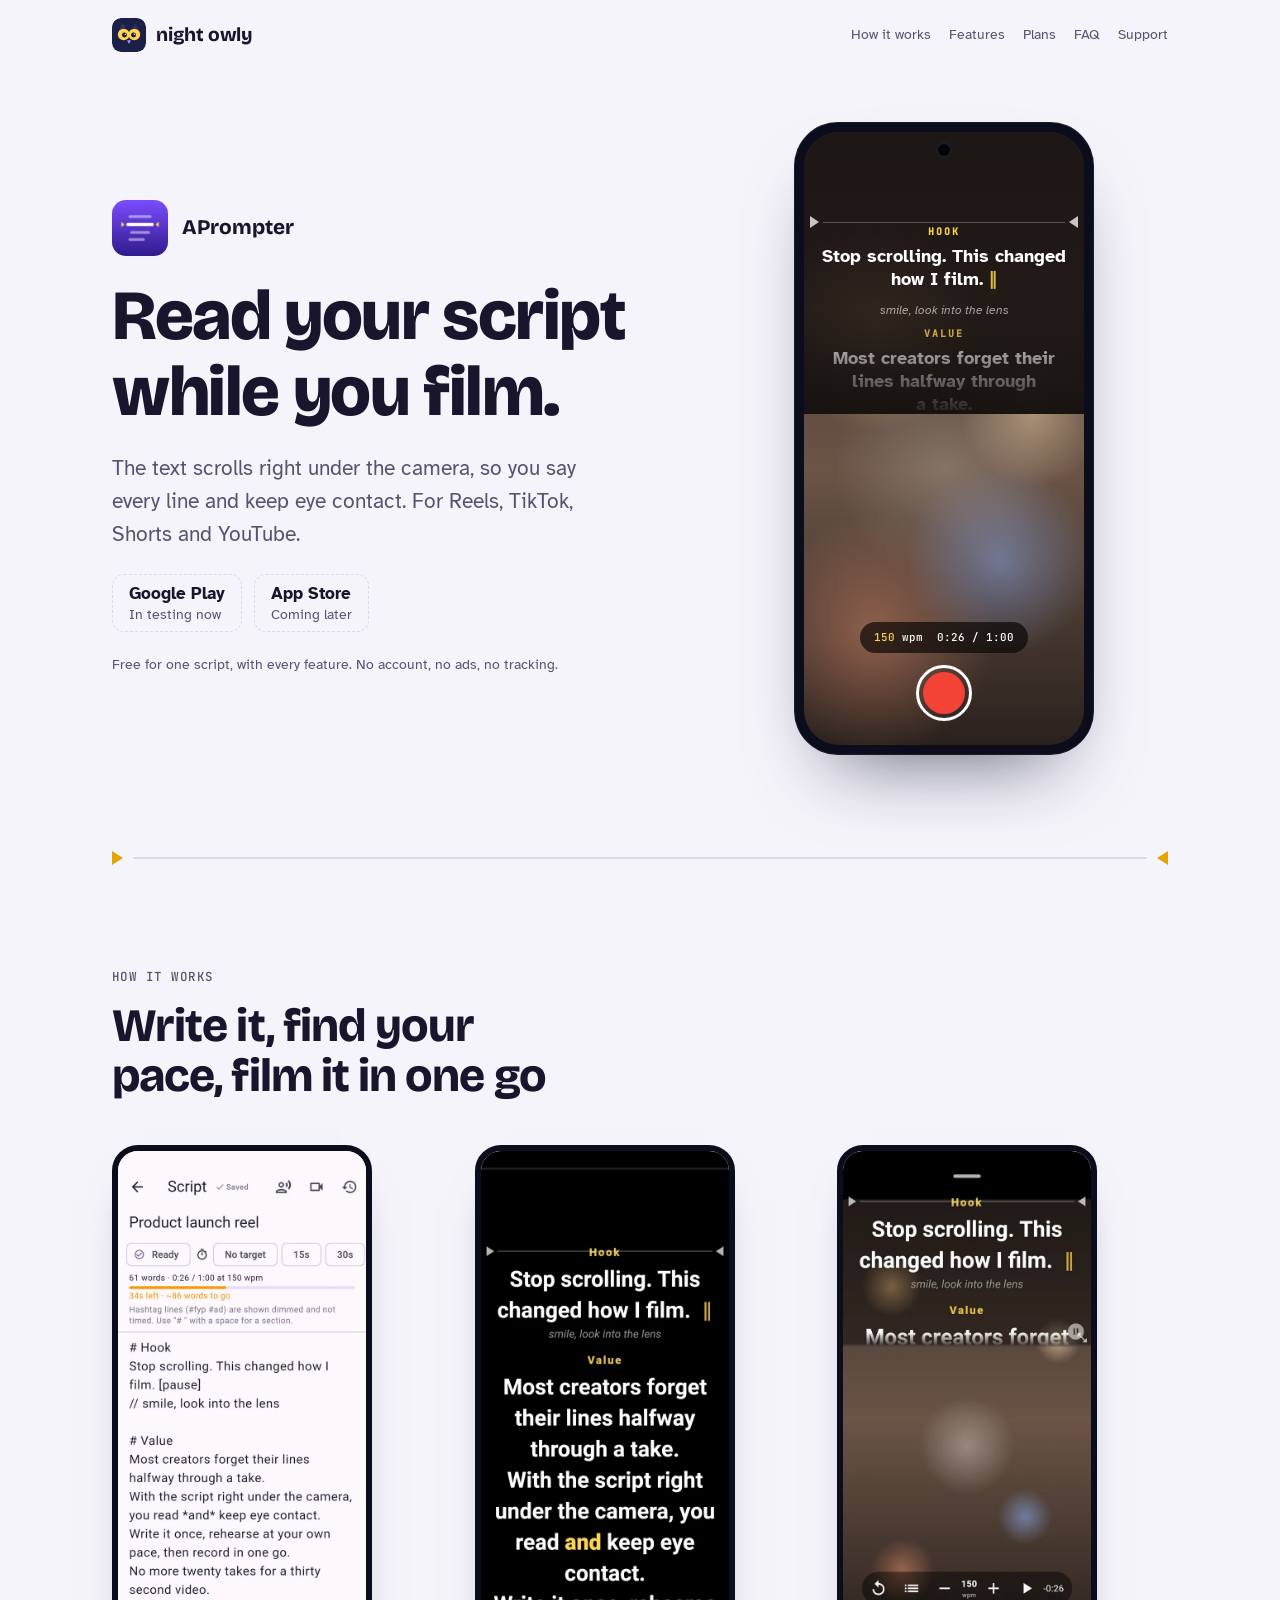
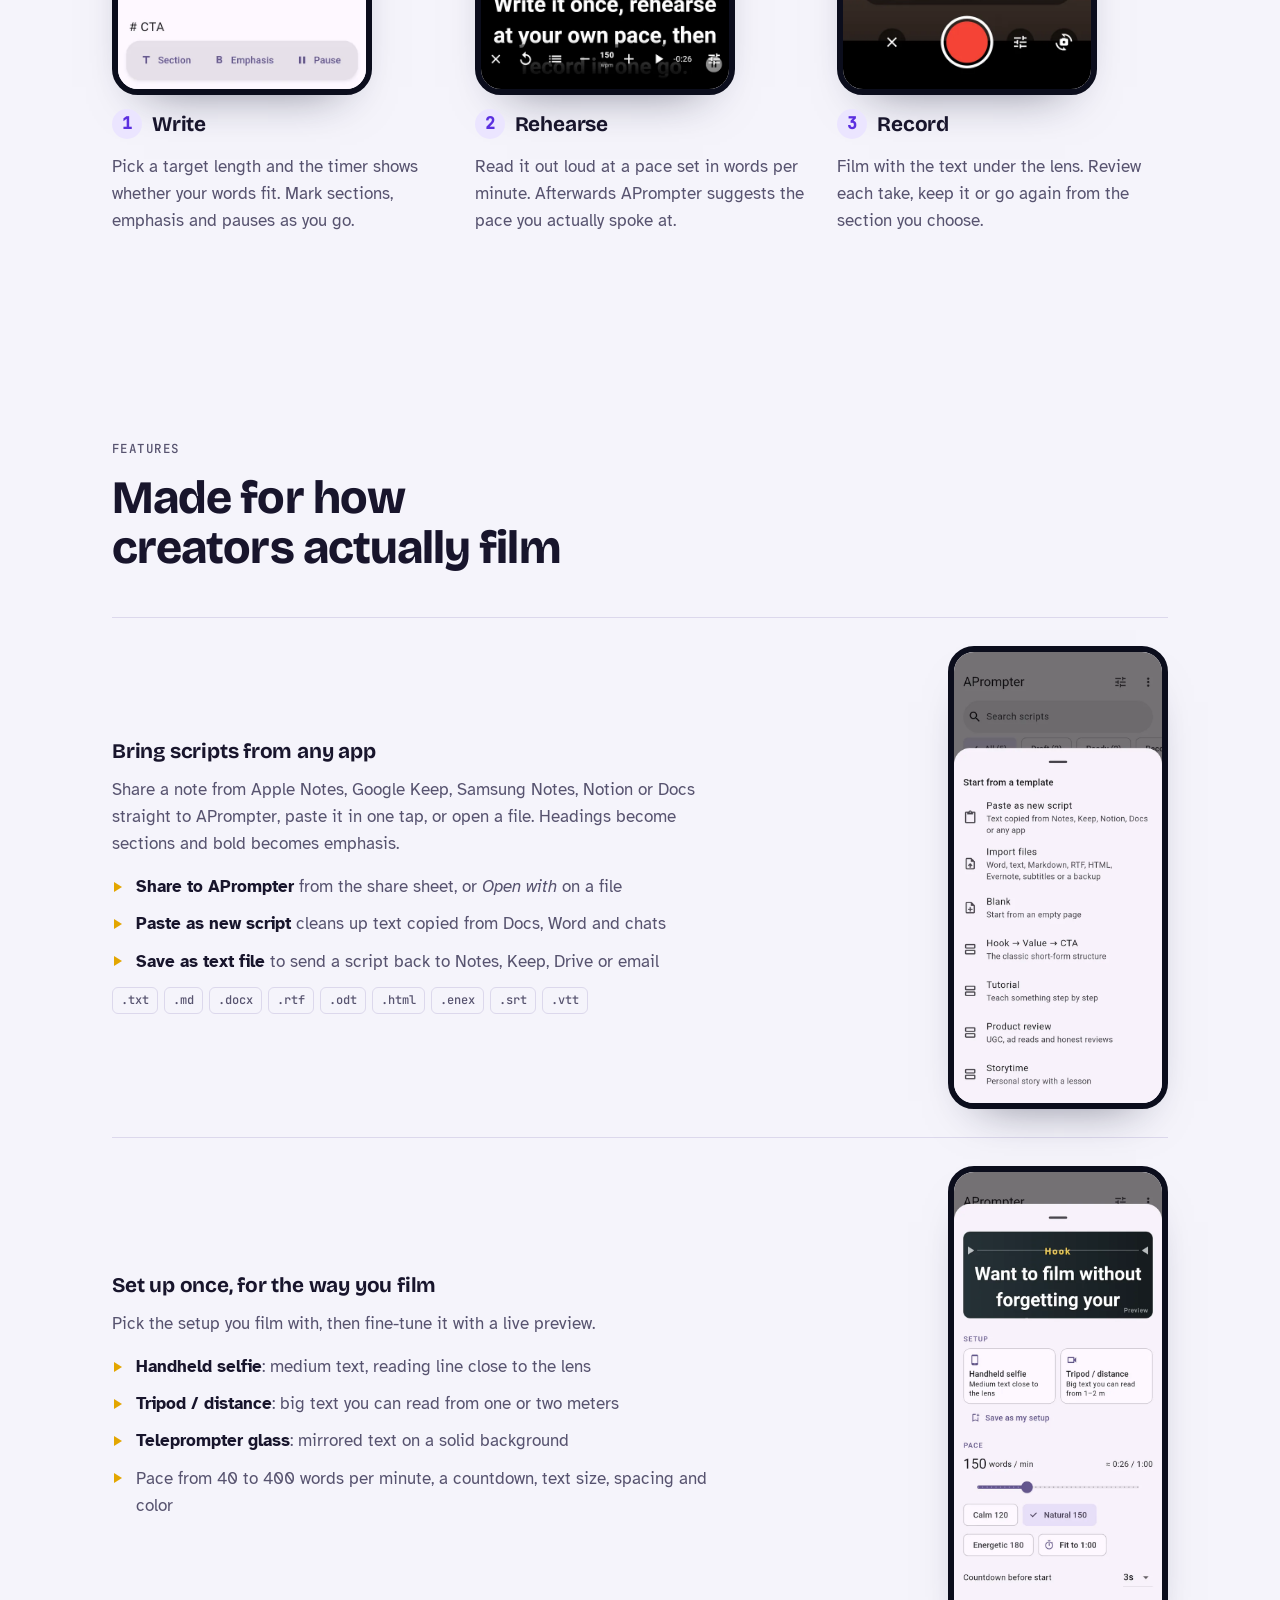
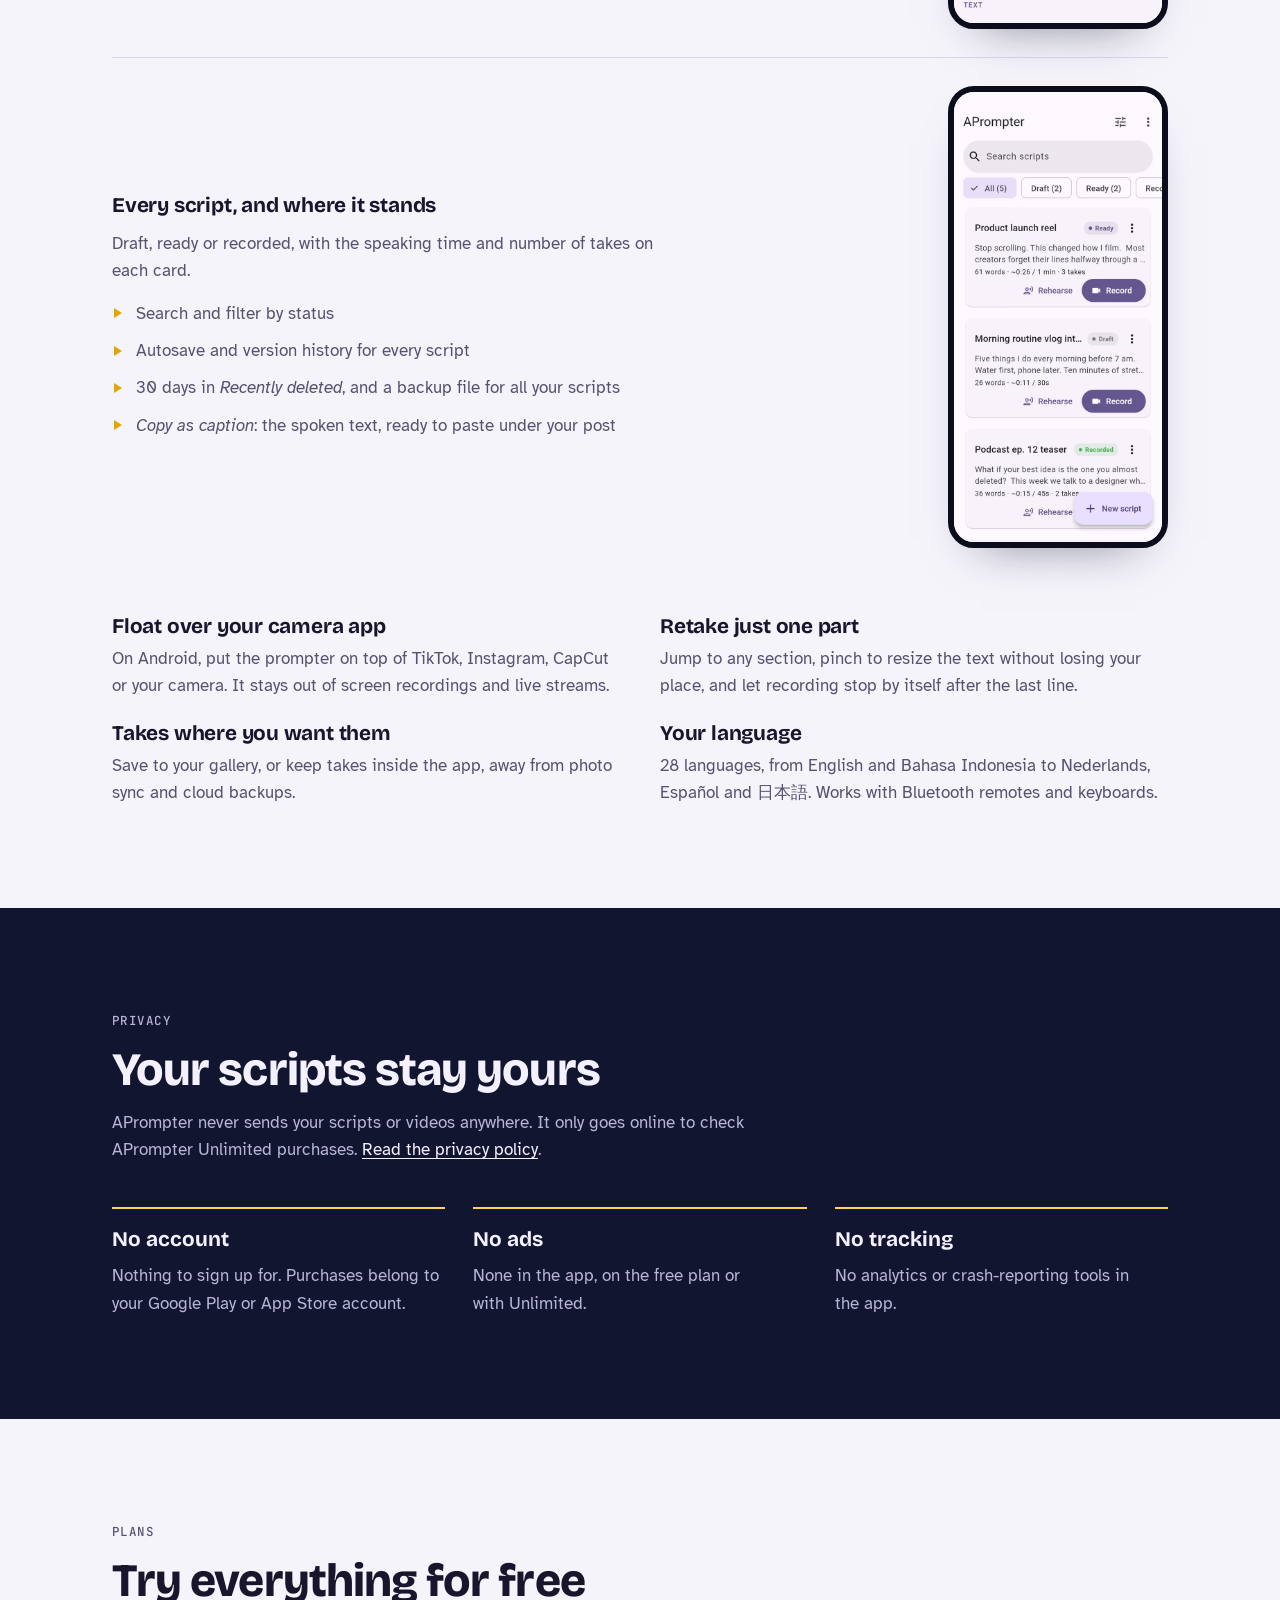
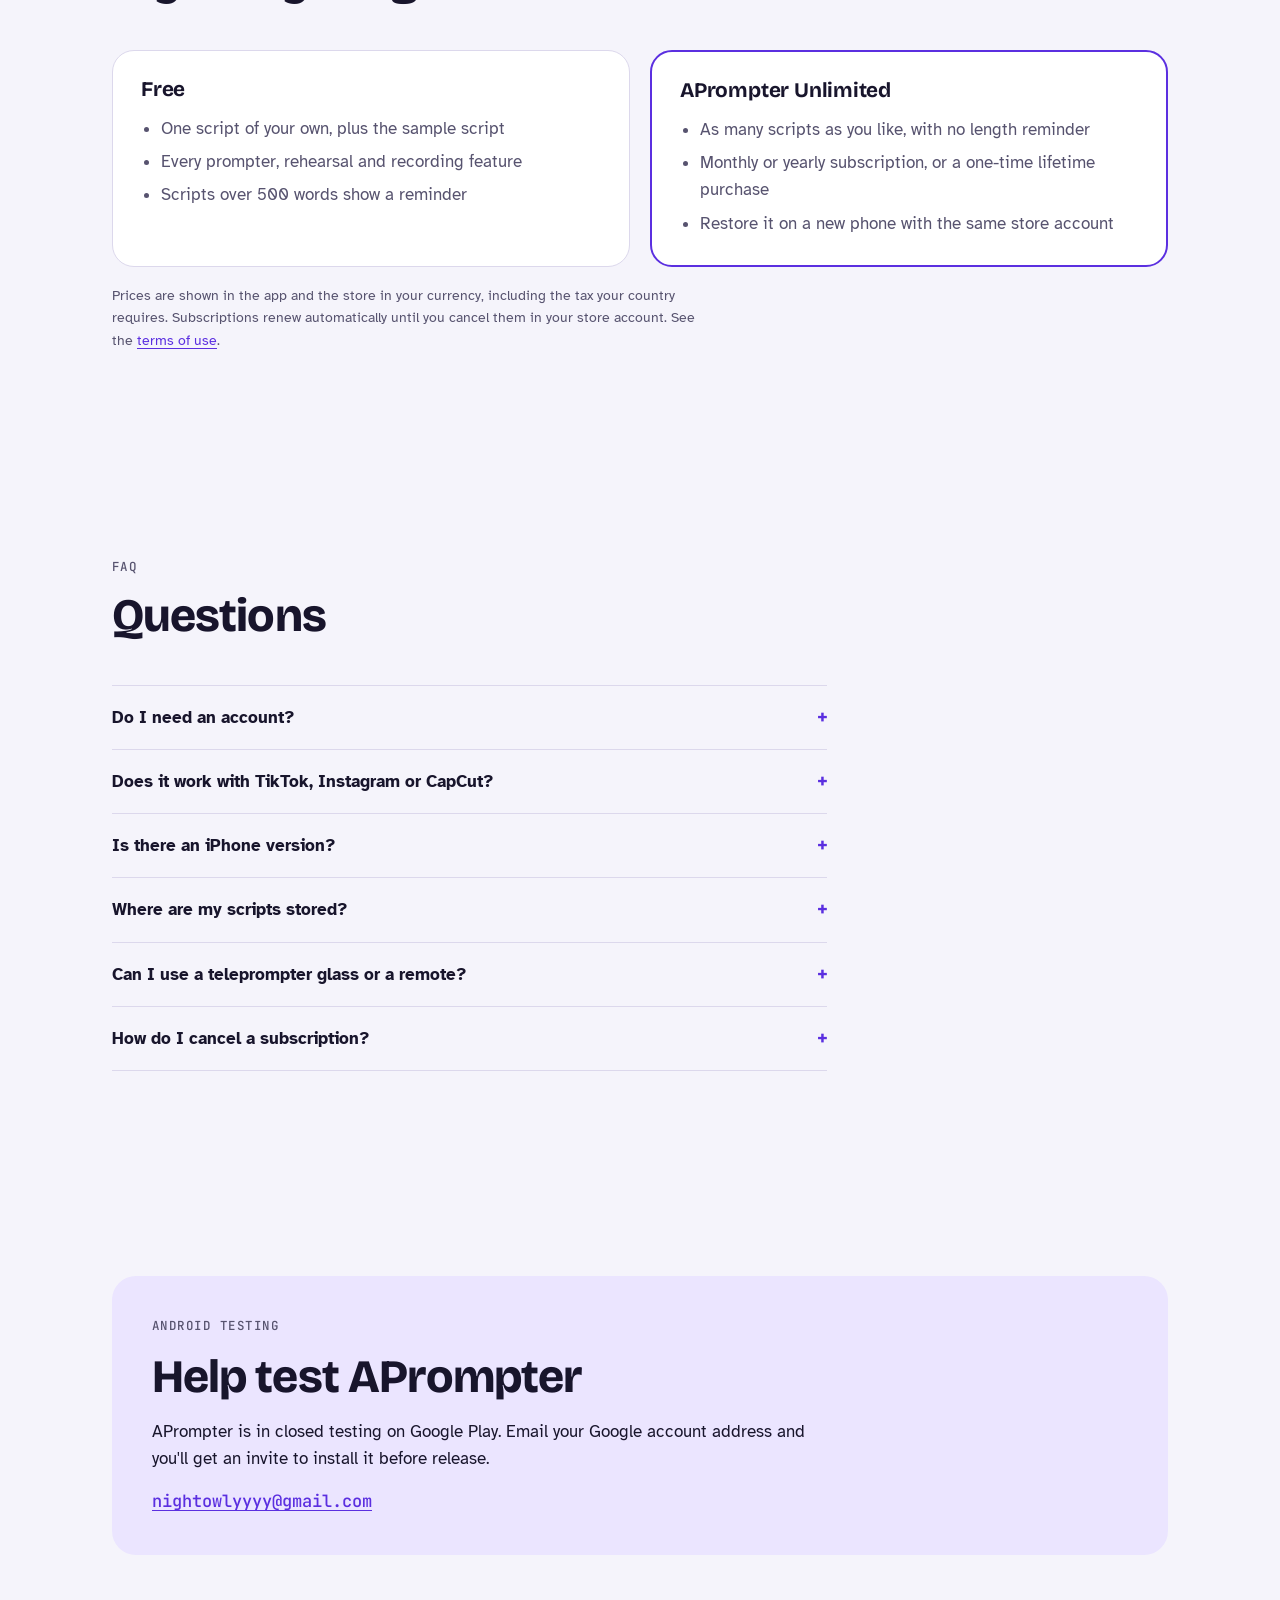
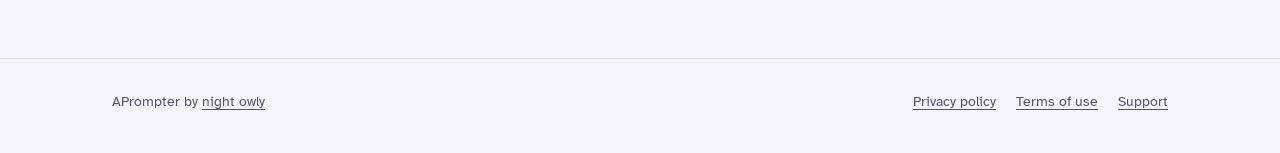
==== site/aprompter/index.html @ de43729a "Website: night owly hub and APrompter pages on GitHub Pages - site/index.html: the night owly develo" ====
<!doctype html>
<html lang="en">
<head>
<meta charset="utf-8">
<meta name="viewport" content="width=device-width, initial-scale=1, viewport-fit=cover">
<title>APrompter</title>
<meta name="description" content="A teleprompter for creators. Your script scrolls right under the camera, so you read your lines and keep eye contact. No account, no ads, no tracking.">
<meta name="theme-color" content="#f5f4fb" media="(prefers-color-scheme: light)">
<meta name="theme-color" content="#0e1126" media="(prefers-color-scheme: dark)">
<link rel="icon" href="img/icon-64.png" type="image/png">
<link rel="apple-touch-icon" href="img/icon-180.png">
<link rel="preload" href="../assets/fonts/bricolage-grotesque.woff2" as="font" type="font/woff2" crossorigin>
<link rel="stylesheet" href="../assets/site.css">
<meta property="og:type" content="website">
<meta property="og:title" content="APrompter">
<meta property="og:description" content="Read your script while you film. A teleprompter for Reels, TikTok, Shorts and YouTube.">
<meta property="og:image" content="{{SITE_URL}}/aprompter/img/og.jpg">
<meta name="twitter:card" content="summary_large_image">
<style>
  /* Hero: the copy on the left, a working prompter on the right. */
  .hero {
    padding-block: clamp(20px, 4vw, 56px) clamp(56px, 8vw, 96px);
  }
  .hero-grid {
    display: grid;
    gap: 48px;
    align-items: center;
  }
  @media (min-width: 900px) {
    .hero-grid {
      grid-template-columns: minmax(0, 1.25fr) minmax(0, 1fr);
    }
  }
  .hero-copy {
    display: grid;
    gap: 22px;
    min-width: 0;
  }
  .app-title {
    display: flex;
    align-items: center;
    gap: 14px;
  }
  .app-title img {
    width: 56px;
    height: 56px;
    border-radius: 14px;
  }
  .app-title span {
    font-family: var(--font-display);
    font-weight: 750;
    font-size: var(--step-1);
  }
  .hero .note {
    color: var(--muted);
    font-size: var(--step--1);
  }

  /* The device: a live Record screen. Prompter on top, camera below,
     shutter in the middle like the app. */
  .device {
    --w: min(300px, 78vw);
    justify-self: center;
    width: var(--w);
    aspect-ratio: 9 / 19;
    border-radius: 44px;
    padding: 10px;
    background: #0b0d1c;
    box-shadow:
      0 0 0 1px rgb(255 255 255 / 0.06) inset,
      0 40px 80px -40px rgb(18 21 48 / 0.7);
    position: relative;
  }
  .screen {
    position: relative;
    height: 100%;
    border-radius: 35px;
    overflow: hidden;
    background:
      radial-gradient(circle at 26% 32%, rgb(255 201 138 / 0.55), transparent 22%),
      radial-gradient(circle at 82% 46%, rgb(255 226 184 / 0.45), transparent 18%),
      radial-gradient(circle at 70% 70%, rgb(144 180 255 / 0.45), transparent 20%),
      radial-gradient(circle at 25% 82%, rgb(255 158 122 / 0.4), transparent 22%),
      radial-gradient(circle at 50% 55%, rgb(255 255 255 / 0.18), transparent 30%),
      linear-gradient(180deg, #3b2f2a, #6b5446 55%, #2a211d);
    font-family: var(--font-body);
  }
  .lens {
    position: absolute;
    top: 12px;
    left: 50%;
    width: 12px;
    height: 12px;
    margin-left: -6px;
    border-radius: 50%;
    background: #05060c;
    box-shadow: 0 0 0 2px #1a1c2c;
    z-index: 3;
  }
  .prompter {
    position: absolute;
    inset: 0 0 auto;
    height: 46%;
    background: rgb(22 18 16 / 0.82);
    overflow: hidden;
  }
  .prompter::after {
    content: "";
    position: absolute;
    inset: auto 0 0;
    height: 38%;
    background: linear-gradient(transparent, rgb(22 18 16 / 0.95));
    pointer-events: none;
  }
  .readline {
    position: absolute;
    left: 6px;
    right: 6px;
    top: 30%;
    display: flex;
    align-items: center;
    gap: 4px;
    color: #ffd54f;
    z-index: 2;
  }
  .readline::before,
  .readline::after {
    content: "";
    border-block: 6px solid transparent;
  }
  .readline::before {
    border-left: 9px solid rgb(255 255 255 / 0.75);
  }
  .readline::after {
    border-right: 9px solid rgb(255 255 255 / 0.75);
  }
  .readline i {
    flex: 1;
    height: 1px;
    background: rgb(255 255 255 / 0.28);
  }
  .track {
    position: absolute;
    left: 0;
    right: 0;
    top: 30%;
    padding: 6px 18px 0;
    text-align: center;
    color: #fff;
    animation: roll 24s linear infinite;
  }
  @keyframes roll {
    from { transform: translateY(0); }
    to { transform: translateY(-50%); }
  }
  .track p {
    font-weight: 700;
    font-size: 1.12rem;
    line-height: 1.3;
    margin: 0 0 10px;
  }
  .track .sec {
    font-family: var(--font-mono);
    font-size: 0.62rem;
    letter-spacing: 0.22em;
    text-transform: uppercase;
    color: #ffd54f;
    margin: 4px 0 6px;
  }
  .track .memo {
    font-weight: 400;
    font-style: italic;
    font-size: 0.78rem;
    color: rgb(255 255 255 / 0.62);
  }
  .track em {
    font-style: normal;
    color: #ffd54f;
  }
  .track .beat {
    color: #ffd54f;
    opacity: 0.85;
  }
  .hud {
    position: absolute;
    left: 50%;
    bottom: 92px;
    transform: translateX(-50%);
    display: flex;
    gap: 14px;
    padding: 7px 14px;
    border-radius: 999px;
    background: rgb(10 8 7 / 0.7);
    color: #fff;
    font-family: var(--font-mono);
    font-size: 0.68rem;
    white-space: nowrap;
  }
  .hud b {
    font-weight: 500;
    color: #ffd54f;
  }
  .shutter {
    position: absolute;
    left: 50%;
    bottom: 24px;
    width: 56px;
    height: 56px;
    margin-left: -28px;
    border-radius: 50%;
    border: 3px solid #fff;
    display: grid;
    place-items: center;
  }
  .shutter::after {
    content: "";
    width: 42px;
    height: 42px;
    border-radius: 50%;
    background: #f44336;
  }
  @media (prefers-reduced-motion: reduce) {
    .track { animation: none; }
  }

  /* How it works: a real sequence, so it is numbered. */
  .steps {
    list-style: none;
    margin: 0;
    padding: 0;
    display: grid;
    gap: 40px;
    counter-reset: step;
  }
  @media (min-width: 820px) {
    .steps {
      grid-template-columns: repeat(3, minmax(0, 1fr));
      gap: 32px;
    }
  }
  .steps li {
    display: grid;
    gap: 14px;
    align-content: start;
    counter-increment: step;
    min-width: 0;
  }
  .steps .shot {
    max-width: 260px;
  }
  .steps h3::before {
    content: counter(step);
    display: inline-grid;
    place-items: center;
    width: 1.8em;
    height: 1.8em;
    margin-right: 10px;
    border-radius: 50%;
    background: var(--violet-soft);
    color: var(--violet);
    font-family: var(--font-mono);
    font-size: 0.8em;
    vertical-align: 0.1em;
  }
  .steps p {
    color: var(--muted);
  }
  .shot {
    border-radius: 26px;
    border: 6px solid #0b0d1c;
    background: #0b0d1c;
    box-shadow: 0 24px 48px -32px rgb(18 21 48 / 0.6);
    overflow: hidden;
  }

  /* Features: text rows beside a picture of the screen that does it. */
  .feature {
    display: grid;
    gap: 28px;
    align-items: center;
    padding-block: 28px;
    border-top: 1px solid var(--line);
  }
  .feature:first-of-type {
    border-top: 0;
  }
  @media (min-width: 820px) {
    .feature {
      grid-template-columns: minmax(0, 1fr) 220px;
      gap: 64px;
    }
  }
  .feature-text {
    display: grid;
    gap: 12px;
    min-width: 0;
  }
  .feature-text p {
    color: var(--muted);
    max-width: 56ch;
  }
  .feature .shot {
    max-width: 220px;
  }
  .feature picture {
    justify-self: center;
  }
  .ticks {
    list-style: none;
    margin: 4px 0 0;
    padding: 0;
    display: grid;
    gap: 10px;
    max-width: 56ch;
  }
  .ticks li {
    position: relative;
    padding-left: 24px;
    color: var(--muted);
  }
  .ticks li::before {
    content: "";
    position: absolute;
    left: 2px;
    top: 0.5em;
    border-block: 5px solid transparent;
    border-left: 8px solid var(--moon);
  }
  .ticks strong {
    color: var(--ink);
  }
  .formats {
    display: flex;
    flex-wrap: wrap;
    gap: 6px;
    font-family: var(--font-mono);
    font-size: 0.75rem;
  }
  .formats span {
    padding: 3px 8px;
    border-radius: 6px;
    border: 1px solid var(--line);
    color: var(--muted);
  }

  .more-grid {
    display: grid;
    gap: 24px 40px;
    margin-top: 40px;
  }
  @media (min-width: 720px) {
    .more-grid {
      grid-template-columns: repeat(2, minmax(0, 1fr));
    }
  }
  .more-grid div {
    display: grid;
    gap: 6px;
    min-width: 0;
  }
  .more-grid p {
    color: var(--muted);
  }

  /* Privacy band: always night. */
  .night {
    background: var(--night);
    color: var(--night-ink);
  }
  .night .kicker,
  .night p {
    color: var(--night-muted);
  }
  .night h2 {
    color: var(--night-ink);
  }
  .night a {
    color: var(--night-ink);
  }
  .promises {
    list-style: none;
    padding: 0;
    margin: 28px 0 0;
    display: grid;
    gap: 16px;
  }
  @media (min-width: 720px) {
    .promises {
      grid-template-columns: repeat(3, minmax(0, 1fr));
      gap: 28px;
    }
  }
  .promises li {
    display: grid;
    gap: 6px;
    padding-top: 14px;
    border-top: 2px solid #ffd54f;
  }
  .promises strong {
    font-family: var(--font-display);
    font-size: var(--step-1);
    color: var(--night-ink);
  }

  /* Plans */
  .plans {
    display: grid;
    gap: 20px;
  }
  @media (min-width: 760px) {
    .plans {
      grid-template-columns: repeat(2, minmax(0, 1fr));
    }
  }
  .plan {
    display: grid;
    gap: 14px;
    align-content: start;
    padding: 28px;
    border-radius: 22px;
    border: 1px solid var(--line);
    background: var(--surface);
  }
  .plan.paid {
    border: 2px solid var(--violet);
  }
  .plan ul {
    margin: 0;
    padding-left: 1.2em;
    color: var(--muted);
  }
  .plan li + li {
    margin-top: 6px;
  }
  .fine {
    margin-top: 18px;
    color: var(--muted);
    font-size: var(--step--1);
    max-width: var(--read);
  }

  /* FAQ */
  .faq {
    max-width: var(--read);
    border-top: 1px solid var(--line);
  }
  .faq details {
    border-bottom: 1px solid var(--line);
    padding-block: 4px;
  }
  .faq summary {
    cursor: pointer;
    padding-block: 14px;
    font-weight: 700;
    list-style: none;
    display: flex;
    justify-content: space-between;
    gap: 16px;
  }
  .faq summary::-webkit-details-marker {
    display: none;
  }
  .faq summary::after {
    content: "+";
    font-family: var(--font-mono);
    color: var(--violet);
  }
  .faq details[open] summary::after {
    content: "–";
  }
  .faq details p {
    padding-bottom: 16px;
    color: var(--muted);
  }

  .beta {
    display: grid;
    gap: 16px;
    padding: clamp(24px, 4vw, 40px);
    border-radius: 24px;
    background: var(--violet-soft);
  }
  .beta p {
    max-width: 60ch;
  }
  .email {
    font-family: var(--font-mono);
    word-break: break-all;
  }
</style>
</head>
<body>
<a class="skip" href="#main">Skip to content</a>

<header class="site-header">
  <div class="wrap">
    <a class="brand" href="../" aria-label="night owly, home">
      <img src="../assets/owl.svg" alt="" width="34" height="34">
      night owly
    </a>
    <nav class="nav" aria-label="APrompter">
      <a href="#how">How it works</a>
      <a href="#features">Features</a>
      <a href="#plans">Plans</a>
      <a href="#faq">FAQ</a>
      <a href="support/">Support</a>
    </nav>
  </div>
</header>

<main id="main">
  <section class="hero">
    <div class="wrap hero-grid">
      <div class="hero-copy">
        <div class="app-title">
          <img src="img/icon-256.webp" alt="" width="56" height="56">
          <span>APrompter</span>
        </div>
        <h1>Read your script while you film.</h1>
        <p class="lede">The text scrolls right under the camera, so you say every line and keep eye contact. For Reels, TikTok, Shorts and YouTube.</p>
        <div class="actions">
          <span class="store"><strong>Google Play</strong>In testing now</span>
          <span class="store"><strong>App Store</strong>Coming later</span>
        </div>
        <p class="note">Free for one script, with every feature. No account, no ads, no tracking.</p>
      </div>

      <div class="device" role="img" aria-label="The APrompter Record screen: the script scrolls under the camera, with the reading line near the lens, the pace at 150 words per minute and the record button in the middle.">
        <div class="screen">
          <span class="lens"></span>
          <div class="prompter">
            <div class="readline"><i></i></div>
            <div class="track" aria-hidden="true">
              <p class="sec">Hook</p>
              <p>Stop scrolling. This changed how I film. <span class="beat">‖</span></p>
              <p class="memo">smile, look into the lens</p>
              <p class="sec">Value</p>
              <p>Most creators forget their lines halfway through a take.</p>
              <p>With the script right under the camera, you read <em>and</em> keep eye contact.</p>
              <p class="sec">CTA</p>
              <p>Tap the link in my bio and try it today. <span class="beat">‖</span></p>
              <p class="sec">Hook</p>
              <p>Stop scrolling. This changed how I film. <span class="beat">‖</span></p>
              <p class="memo">smile, look into the lens</p>
              <p class="sec">Value</p>
              <p>Most creators forget their lines halfway through a take.</p>
              <p>With the script right under the camera, you read <em>and</em> keep eye contact.</p>
              <p class="sec">CTA</p>
              <p>Tap the link in my bio and try it today. <span class="beat">‖</span></p>
            </div>
          </div>
          <div class="hud" aria-hidden="true"><span><b>150</b> wpm</span><span>0:26 / 1:00</span></div>
          <span class="shutter" aria-hidden="true"></span>
        </div>
      </div>
    </div>
  </section>

  <div class="wrap" aria-hidden="true"><p class="guide"><span></span></p></div>

  <section id="how" aria-labelledby="how-title">
    <div class="wrap">
      <div class="section-head">
        <p class="kicker">How it works</p>
        <h2 id="how-title">Write it, find your pace, film it in one go</h2>
      </div>
      <ol class="steps">
        <li>
          <picture>
            <source srcset="img/editor-dark.webp" media="(prefers-color-scheme: dark)">
            <img class="shot" src="img/editor.webp" alt="The script editor with sections, a 1:00 target and a timer showing 0:26 of speaking time." width="600" height="1300" loading="lazy">
          </picture>
          <h3>Write</h3>
          <p>Pick a target length and the timer shows whether your words fit. Mark sections, emphasis and pauses as you go.</p>
        </li>
        <li>
          <img class="shot" src="img/rehearse.webp" alt="Rehearse mode: big white text on black with the reading line near the top." width="600" height="1300" loading="lazy">
          <h3>Rehearse</h3>
          <p>Read it out loud at a pace set in words per minute. Afterwards APrompter suggests the pace you actually spoke at.</p>
        </li>
        <li>
          <img class="shot" src="img/record.webp" alt="Record mode: the script over the camera preview, with the record button in the middle." width="600" height="1300" loading="lazy">
          <h3>Record</h3>
          <p>Film with the text under the lens. Review each take, keep it or go again from the section you choose.</p>
        </li>
      </ol>
    </div>
  </section>

  <section id="features" aria-labelledby="features-title">
    <div class="wrap">
      <div class="section-head">
        <p class="kicker">Features</p>
        <h2 id="features-title">Made for how creators actually film</h2>
      </div>

      <div class="feature">
        <div class="feature-text">
          <h3>Bring scripts from any app</h3>
          <p>Share a note from Apple Notes, Google Keep, Samsung Notes, Notion or Docs straight to APrompter, paste it in one tap, or open a file. Headings become sections and bold becomes emphasis.</p>
          <ul class="ticks">
            <li><strong>Share to APrompter</strong> from the share sheet, or <em>Open with</em> on a file</li>
            <li><strong>Paste as new script</strong> cleans up text copied from Docs, Word and chats</li>
            <li><strong>Save as text file</strong> to send a script back to Notes, Keep, Drive or email</li>
          </ul>
          <div class="formats" aria-label="File types">
            <span>.txt</span><span>.md</span><span>.docx</span><span>.rtf</span><span>.odt</span><span>.html</span><span>.enex</span><span>.srt</span><span>.vtt</span>
          </div>
        </div>
        <picture>
          <source srcset="img/import-dark.webp" media="(prefers-color-scheme: dark)">
          <img class="shot" src="img/import.webp" alt="New script options: paste from any app, import files, or start from a template." width="600" height="1300" loading="lazy">
        </picture>
      </div>

      <div class="feature">
        <div class="feature-text">
          <h3>Set up once, for the way you film</h3>
          <p>Pick the setup you film with, then fine-tune it with a live preview.</p>
          <ul class="ticks">
            <li><strong>Handheld selfie</strong>: medium text, reading line close to the lens</li>
            <li><strong>Tripod / distance</strong>: big text you can read from one or two meters</li>
            <li><strong>Teleprompter glass</strong>: mirrored text on a solid background</li>
            <li>Pace from 40 to 400 words per minute, a countdown, text size, spacing and color</li>
          </ul>
        </div>
        <picture>
          <source srcset="img/setup-dark.webp" media="(prefers-color-scheme: dark)">
          <img class="shot" src="img/setup.webp" alt="Prompter settings with a live preview, setup presets and the pace in words per minute." width="600" height="1300" loading="lazy">
        </picture>
      </div>

      <div class="feature">
        <div class="feature-text">
          <h3>Every script, and where it stands</h3>
          <p>Draft, ready or recorded, with the speaking time and number of takes on each card.</p>
          <ul class="ticks">
            <li>Search and filter by status</li>
            <li>Autosave and version history for every script</li>
            <li>30 days in <em>Recently deleted</em>, and a backup file for all your scripts</li>
            <li><em>Copy as caption</em>: the spoken text, ready to paste under your post</li>
          </ul>
        </div>
        <picture>
          <source srcset="img/library-dark.webp" media="(prefers-color-scheme: dark)">
          <img class="shot" src="img/library.webp" alt="The script library with draft, ready and recorded scripts." width="600" height="1300" loading="lazy">
        </picture>
      </div>

      <div class="more-grid">
        <div>
          <h3>Float over your camera app</h3>
          <p>On Android, put the prompter on top of TikTok, Instagram, CapCut or your camera. It stays out of screen recordings and live streams.</p>
        </div>
        <div>
          <h3>Retake just one part</h3>
          <p>Jump to any section, pinch to resize the text without losing your place, and let recording stop by itself after the last line.</p>
        </div>
        <div>
          <h3>Takes where you want them</h3>
          <p>Save to your gallery, or keep takes inside the app, away from photo sync and cloud backups.</p>
        </div>
        <div>
          <h3>Your language</h3>
          <p>28 languages, from English and Bahasa Indonesia to Nederlands, Español and 日本語. Works with Bluetooth remotes and keyboards.</p>
        </div>
      </div>
    </div>
  </section>

  <section class="night" aria-labelledby="privacy-title">
    <div class="wrap">
      <div class="section-head">
        <p class="kicker">Privacy</p>
        <h2 id="privacy-title">Your scripts stay yours</h2>
        <p>APrompter never sends your scripts or videos anywhere. It only goes online to check APrompter Unlimited purchases. <a href="privacy/">Read the privacy policy</a>.</p>
      </div>
      <ul class="promises">
        <li><strong>No account</strong><p>Nothing to sign up for. Purchases belong to your Google Play or App Store account.</p></li>
        <li><strong>No ads</strong><p>None in the app, on the free plan or with Unlimited.</p></li>
        <li><strong>No tracking</strong><p>No analytics or crash-reporting tools in the app.</p></li>
      </ul>
    </div>
  </section>

  <section id="plans" aria-labelledby="plans-title">
    <div class="wrap">
      <div class="section-head">
        <p class="kicker">Plans</p>
        <h2 id="plans-title">Try everything for free</h2>
      </div>
      <div class="plans">
        <div class="plan">
          <h3>Free</h3>
          <ul>
            <li>One script of your own, plus the sample script</li>
            <li>Every prompter, rehearsal and recording feature</li>
            <li>Scripts over 500 words show a reminder</li>
          </ul>
        </div>
        <div class="plan paid">
          <h3>APrompter Unlimited</h3>
          <ul>
            <li>As many scripts as you like, with no length reminder</li>
            <li>Monthly or yearly subscription, or a one-time lifetime purchase</li>
            <li>Restore it on a new phone with the same store account</li>
          </ul>
        </div>
      </div>
      <p class="fine">Prices are shown in the app and the store in your currency, including the tax your country requires. Subscriptions renew automatically until you cancel them in your store account. See the <a href="terms/">terms of use</a>.</p>
    </div>
  </section>

  <section id="faq" aria-labelledby="faq-title">
    <div class="wrap">
      <div class="section-head">
        <p class="kicker">FAQ</p>
        <h2 id="faq-title">Questions</h2>
      </div>
      <div class="faq">
        <details>
          <summary>Do I need an account?</summary>
          <p>No. Open the app and start writing. If you buy APrompter Unlimited, it belongs to your Google Play or App Store account, and <em>Restore purchases</em> brings it back on a new phone.</p>
        </details>
        <details>
          <summary>Does it work with TikTok, Instagram or CapCut?</summary>
          <p>On Android, yes: <em>Float</em> puts the prompter on top of any camera app. On both Android and iPhone you can also film in APrompter itself with <em>Record</em> and post the video anywhere.</p>
        </details>
        <details>
          <summary>Is there an iPhone version?</summary>
          <p>It's built and comes after the Android release. iPhone doesn't allow apps to float over other apps, so there you film with Record.</p>
        </details>
        <details>
          <summary>Where are my scripts stored?</summary>
          <p>On your phone, inside the app. You can back them up to a file, or share a script to Notes, Drive or email whenever you like.</p>
        </details>
        <details>
          <summary>Can I use a teleprompter glass or a remote?</summary>
          <p>Yes. The <em>Teleprompter glass</em> setup mirrors the text, and Bluetooth remotes and keyboards can play, pause, change speed and jump between sections.</p>
        </details>
        <details>
          <summary>How do I cancel a subscription?</summary>
          <p>In your store account. On Android: Google Play, then Profile, Payments &amp; subscriptions, Subscriptions. On iPhone: Settings, your name, Subscriptions.</p>
        </details>
      </div>
    </div>
  </section>

  <section aria-labelledby="beta-title">
    <div class="wrap">
      <div class="beta">
        <p class="kicker">Android testing</p>
        <h2 id="beta-title">Help test APrompter</h2>
        <p>APrompter is in closed testing on Google Play. Email your Google account address and you'll get an invite to install it before release.</p>
        <p><a class="email" href="mailto:nightowlyyyy@gmail.com?subject=APrompter%20testing">nightowlyyyy@gmail.com</a></p>
      </div>
    </div>
  </section>
</main>

<footer class="site-footer">
  <div class="wrap">
    <span>APrompter by <a href="../">night owly</a></span>
    <nav aria-label="Footer">
      <a href="privacy/">Privacy policy</a>
      <a href="terms/">Terms of use</a>
      <a href="support/">Support</a>
    </nav>
  </div>
</footer>
</body>
</html>
---- site/assets/site.css ----
/* night owly — shared styles for the hub and every app page.
   Layout: one reading column (about 65ch) with art to its right on wide
   screens; sections are separated by a prompter "reading line" (▶ ── ◀),
   the device every APrompter page is built around. */

@font-face {
  font-family: "Bricolage Grotesque";
  src: url("fonts/bricolage-grotesque.woff2") format("woff2");
  font-weight: 500 800;
  font-display: swap;
}
@font-face {
  font-family: "Atkinson Hyperlegible";
  src: url("fonts/atkinson-400.woff2") format("woff2");
  font-weight: 400;
  font-display: swap;
}
@font-face {
  font-family: "Atkinson Hyperlegible";
  src: url("fonts/atkinson-400-italic.woff2") format("woff2");
  font-weight: 400;
  font-style: italic;
  font-display: swap;
}
@font-face {
  font-family: "Atkinson Hyperlegible";
  src: url("fonts/atkinson-700.woff2") format("woff2");
  font-weight: 700;
  font-display: swap;
}
@font-face {
  font-family: "JetBrains Mono";
  src: url("fonts/jetbrains-mono-500.woff2") format("woff2");
  font-weight: 500;
  font-display: swap;
}

:root {
  /* Color: violet-tinted paper by day, deep night indigo by night; the
     moon yellow of the prompter's guide arrows is the one accent mark. */
  --bg: #f5f4fb;
  --surface: #ffffff;
  --ink: #18152c;
  --muted: #57536f;
  --line: #dcd8ec;
  --violet: #5b2fe0;
  --violet-soft: #ebe5ff;
  --moon: #e3a600;
  --night: #121530;
  --night-2: #1c2046;
  --night-ink: #f3f1ff;
  --night-muted: #b8b4d6;
  --focus: #5b2fe0;

  /* Type */
  --font-display: "Bricolage Grotesque", ui-sans-serif, system-ui,
    -apple-system, "Segoe UI", Roboto, sans-serif;
  --font-body: "Atkinson Hyperlegible", ui-sans-serif, system-ui,
    -apple-system, "Segoe UI", Roboto, sans-serif;
  --font-mono: "JetBrains Mono", ui-monospace, "SFMono-Regular", Menlo,
    Consolas, monospace;
  --step--1: 0.875rem;
  --step-0: 1.0625rem;
  --step-1: 1.3rem;
  --step-2: 1.65rem;
  --step-3: clamp(2rem, 1.4rem + 2.6vw, 2.9rem);
  --step-4: clamp(2.5rem, 1.6rem + 4.2vw, 4.4rem);

  --radius: 14px;
  --page: 1120px;
  --read: 65ch;
}

@media (prefers-color-scheme: dark) {
  :root:not([data-theme="light"]) {
    --bg: #0e1126;
    --surface: #161a36;
    --ink: #edebfa;
    --muted: #aaa6c8;
    --line: #2a2f55;
    --violet: #ad91ff;
    --violet-soft: #251f4d;
    --moon: #ffd54f;
    --night: #0a0c1e;
    --night-2: #151937;
    --focus: #ffd54f;
    color-scheme: dark;
  }
}
:root[data-theme="dark"] {
  --bg: #0e1126;
  --surface: #161a36;
  --ink: #edebfa;
  --muted: #aaa6c8;
  --line: #2a2f55;
  --violet: #ad91ff;
  --violet-soft: #251f4d;
  --moon: #ffd54f;
  --night: #0a0c1e;
  --night-2: #151937;
  --focus: #ffd54f;
  color-scheme: dark;
}

*,
*::before,
*::after {
  box-sizing: border-box;
}

html {
  -webkit-text-size-adjust: 100%;
  scroll-behavior: smooth;
}
@media (prefers-reduced-motion: reduce) {
  html {
    scroll-behavior: auto;
  }
}

body {
  margin: 0;
  background: var(--bg);
  color: var(--ink);
  font-family: var(--font-body);
  font-size: var(--step-0);
  line-height: 1.6;
}

img {
  max-width: 100%;
  height: auto;
  display: block;
}

a {
  color: var(--violet);
  text-underline-offset: 0.18em;
}
a:hover {
  text-decoration-thickness: 2px;
}
:focus-visible {
  outline: 3px solid var(--focus);
  outline-offset: 3px;
  border-radius: 4px;
}

h1,
h2,
h3 {
  font-family: var(--font-display);
  line-height: 1.08;
  letter-spacing: -0.02em;
  text-wrap: balance;
  margin: 0;
}
h1 {
  font-size: var(--step-4);
  font-weight: 800;
}
h2 {
  font-size: var(--step-3);
  font-weight: 750;
}
h3 {
  font-size: var(--step-1);
  font-weight: 700;
  letter-spacing: -0.01em;
}
p {
  margin: 0;
  text-wrap: pretty;
}

.skip {
  position: absolute;
  left: -999px;
  top: 0;
}
.skip:focus {
  left: max(16px, env(safe-area-inset-left, 0px));
  top: 12px;
  background: var(--surface);
  padding: 8px 12px;
  z-index: 20;
}

/* One gutter rule for every band. */
.wrap {
  max-width: var(--page);
  margin-inline: auto;
  padding-left: max(16px, env(safe-area-inset-left, 0px));
  padding-right: max(16px, env(safe-area-inset-right, 0px));
}
@media (min-width: 720px) {
  .wrap {
    padding-left: max(32px, env(safe-area-inset-left, 0px));
    padding-right: max(32px, env(safe-area-inset-right, 0px));
  }
}

.kicker {
  font-family: var(--font-mono);
  font-size: 0.78rem;
  letter-spacing: 0.12em;
  text-transform: uppercase;
  color: var(--muted);
}
.lede {
  font-size: var(--step-1);
  color: var(--muted);
  max-width: 34ch;
}

/* Header */
.site-header {
  padding-block: 18px;
}
.site-header .wrap {
  display: flex;
  align-items: center;
  justify-content: space-between;
  gap: 16px;
  flex-wrap: wrap;
}
.brand {
  display: inline-flex;
  align-items: center;
  gap: 10px;
  color: var(--ink);
  text-decoration: none;
  font-family: var(--font-display);
  font-weight: 750;
  font-size: 1.2rem;
  letter-spacing: -0.01em;
}
.brand svg,
.brand img {
  width: 34px;
  height: 34px;
  border-radius: 9px;
  flex: none;
}
.nav {
  display: flex;
  gap: 4px 18px;
  flex-wrap: wrap;
  font-size: var(--step--1);
}
.nav a {
  color: var(--muted);
  text-decoration: none;
  padding-block: 6px;
}
.nav a:hover,
.nav a[aria-current="page"] {
  color: var(--ink);
}

/* The reading line: ▶ ─────── ◀, the prompter's guide. */
.guide {
  display: flex;
  align-items: center;
  gap: 10px;
  color: var(--moon);
  margin-block: 0;
}
.guide::before,
.guide::after {
  content: "";
  width: 0;
  height: 0;
  border-block: 7px solid transparent;
  flex: none;
}
.guide::before {
  border-left: 11px solid currentColor;
}
.guide::after {
  border-right: 11px solid currentColor;
}
.guide span {
  flex: 1;
  height: 2px;
  background: var(--line);
  border-radius: 2px;
}

section {
  padding-block: clamp(56px, 8vw, 104px);
}
.section-head {
  display: grid;
  gap: 14px;
  max-width: var(--read);
  margin-bottom: clamp(28px, 4vw, 44px);
}
.section-head p {
  color: var(--muted);
}

/* Buttons and store states */
.actions {
  display: flex;
  flex-wrap: wrap;
  gap: 12px;
  align-items: center;
}
.button {
  display: inline-flex;
  align-items: center;
  gap: 10px;
  min-height: 48px;
  padding: 10px 20px;
  border-radius: 999px;
  font-weight: 700;
  text-decoration: none;
  border: 2px solid transparent;
}
.button.primary {
  background: var(--violet);
  color: var(--bg);
}
.button.secondary {
  border-color: var(--line);
  color: var(--ink);
}
.button.primary:hover {
  filter: brightness(1.08);
}
.store {
  display: inline-grid;
  gap: 2px;
  padding: 8px 16px;
  min-height: 48px;
  border-radius: 12px;
  border: 1px dashed var(--line);
  color: var(--muted);
  font-size: var(--step--1);
  line-height: 1.25;
}
.store strong {
  color: var(--ink);
  font-size: var(--step-0);
}

/* Footer */
.site-footer {
  border-top: 1px solid var(--line);
  padding-block: 32px 40px;
  color: var(--muted);
  font-size: var(--step--1);
}
.site-footer .wrap {
  display: flex;
  flex-wrap: wrap;
  gap: 12px 28px;
  justify-content: space-between;
  align-items: baseline;
}
.site-footer nav {
  display: flex;
  flex-wrap: wrap;
  gap: 8px 20px;
}
.site-footer a {
  color: var(--muted);
}

/* Long-form text pages (privacy, terms, support) */
.doc {
  padding-block: 24px 80px;
}
.doc article {
  max-width: var(--read);
  overflow-wrap: break-word;
}
.doc article > * + * {
  margin-top: 1em;
}
.doc h1 {
  font-size: var(--step-3);
  margin-bottom: 0.4em;
}
.doc h2 {
  font-size: var(--step-2);
  margin-top: 2em;
}
.doc h3 {
  margin-top: 1.6em;
}
.doc ul {
  padding-left: 1.2em;
}
.doc li + li {
  margin-top: 0.5em;
}
.doc em:first-child:only-child {
  color: var(--muted);
}
.table-scroll {
  overflow-x: auto;
  border: 1px solid var(--line);
  border-radius: var(--radius);
}
.doc table {
  border-collapse: collapse;
  width: 100%;
  min-width: 560px;
  font-size: var(--step--1);
}
.doc th,
.doc td {
  text-align: left;
  vertical-align: top;
  padding: 10px 12px;
  border-bottom: 1px solid var(--line);
}
.doc tr:last-child td {
  border-bottom: 0;
}
.doc th {
  background: var(--violet-soft);
}
.doc code {
  font-family: var(--font-mono);
  font-size: 0.9em;
}
.source-note {
  color: var(--muted);
  font-size: var(--step--1);
}
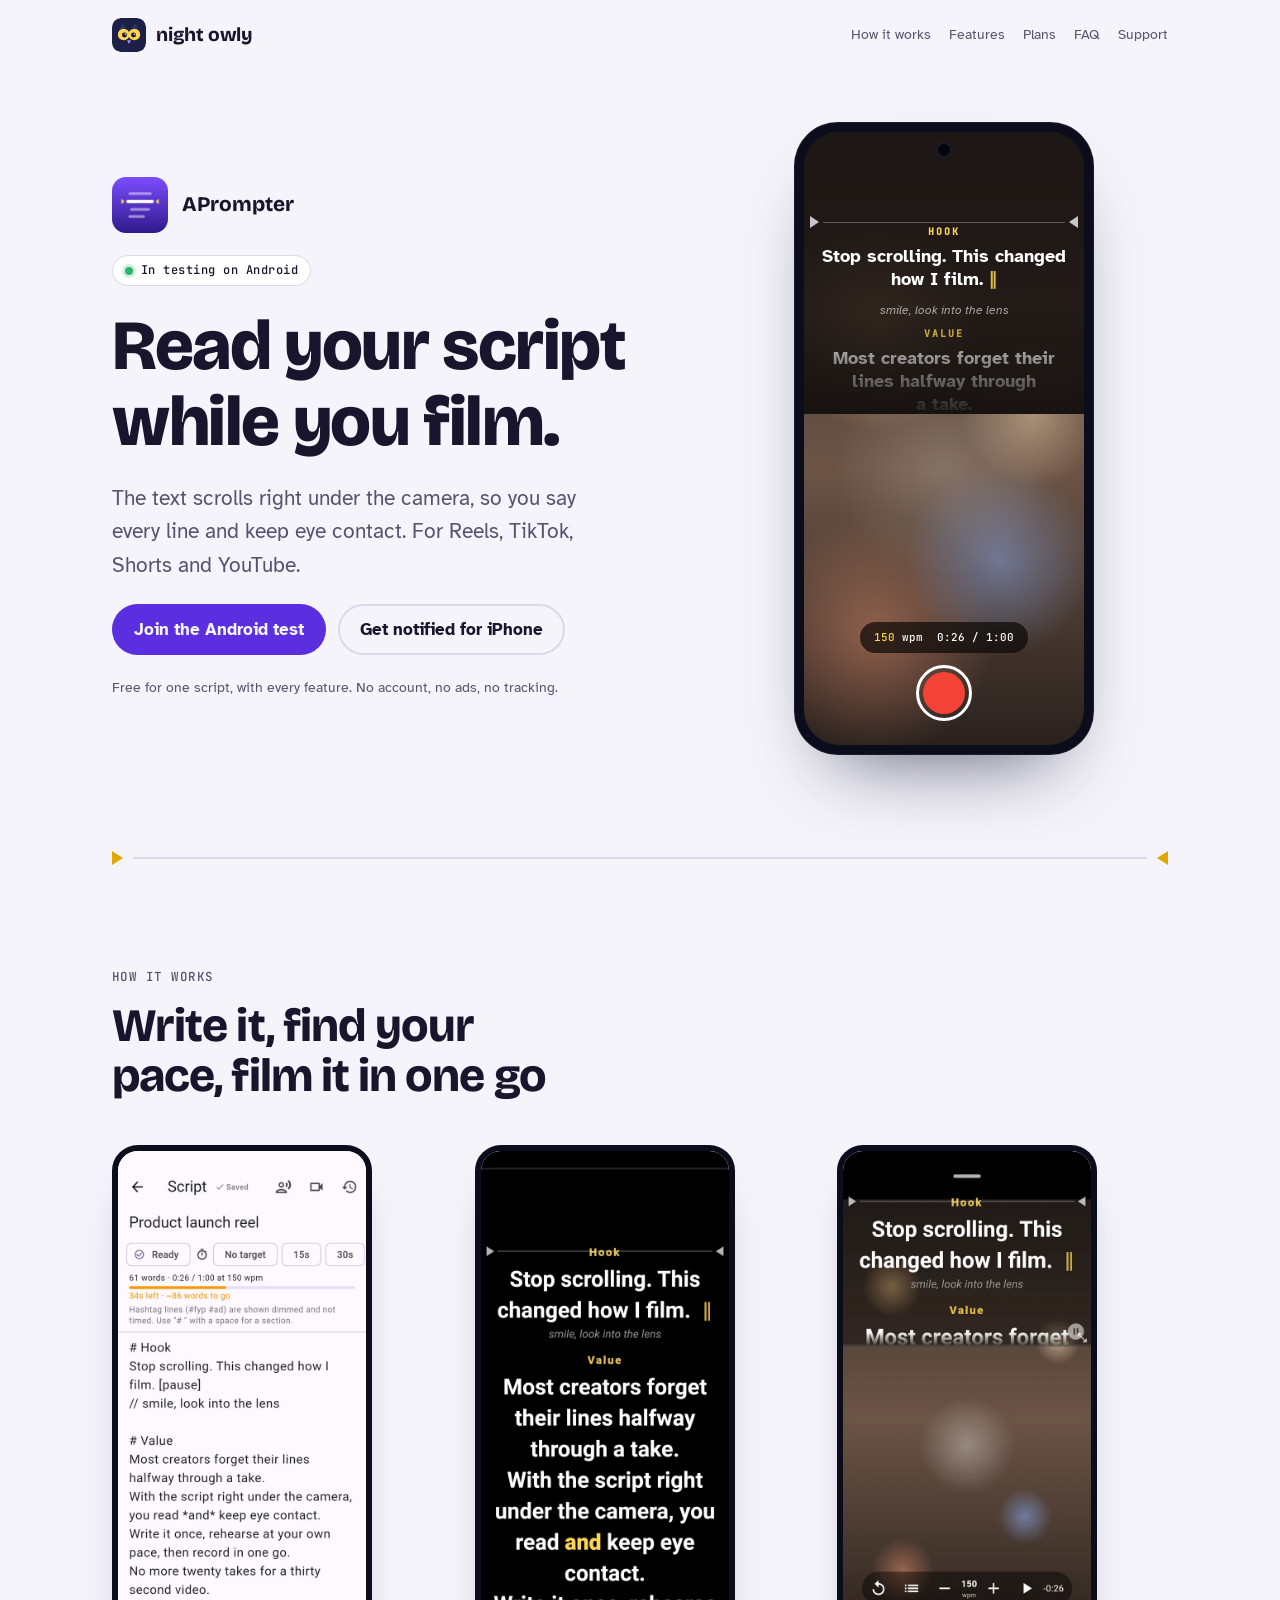
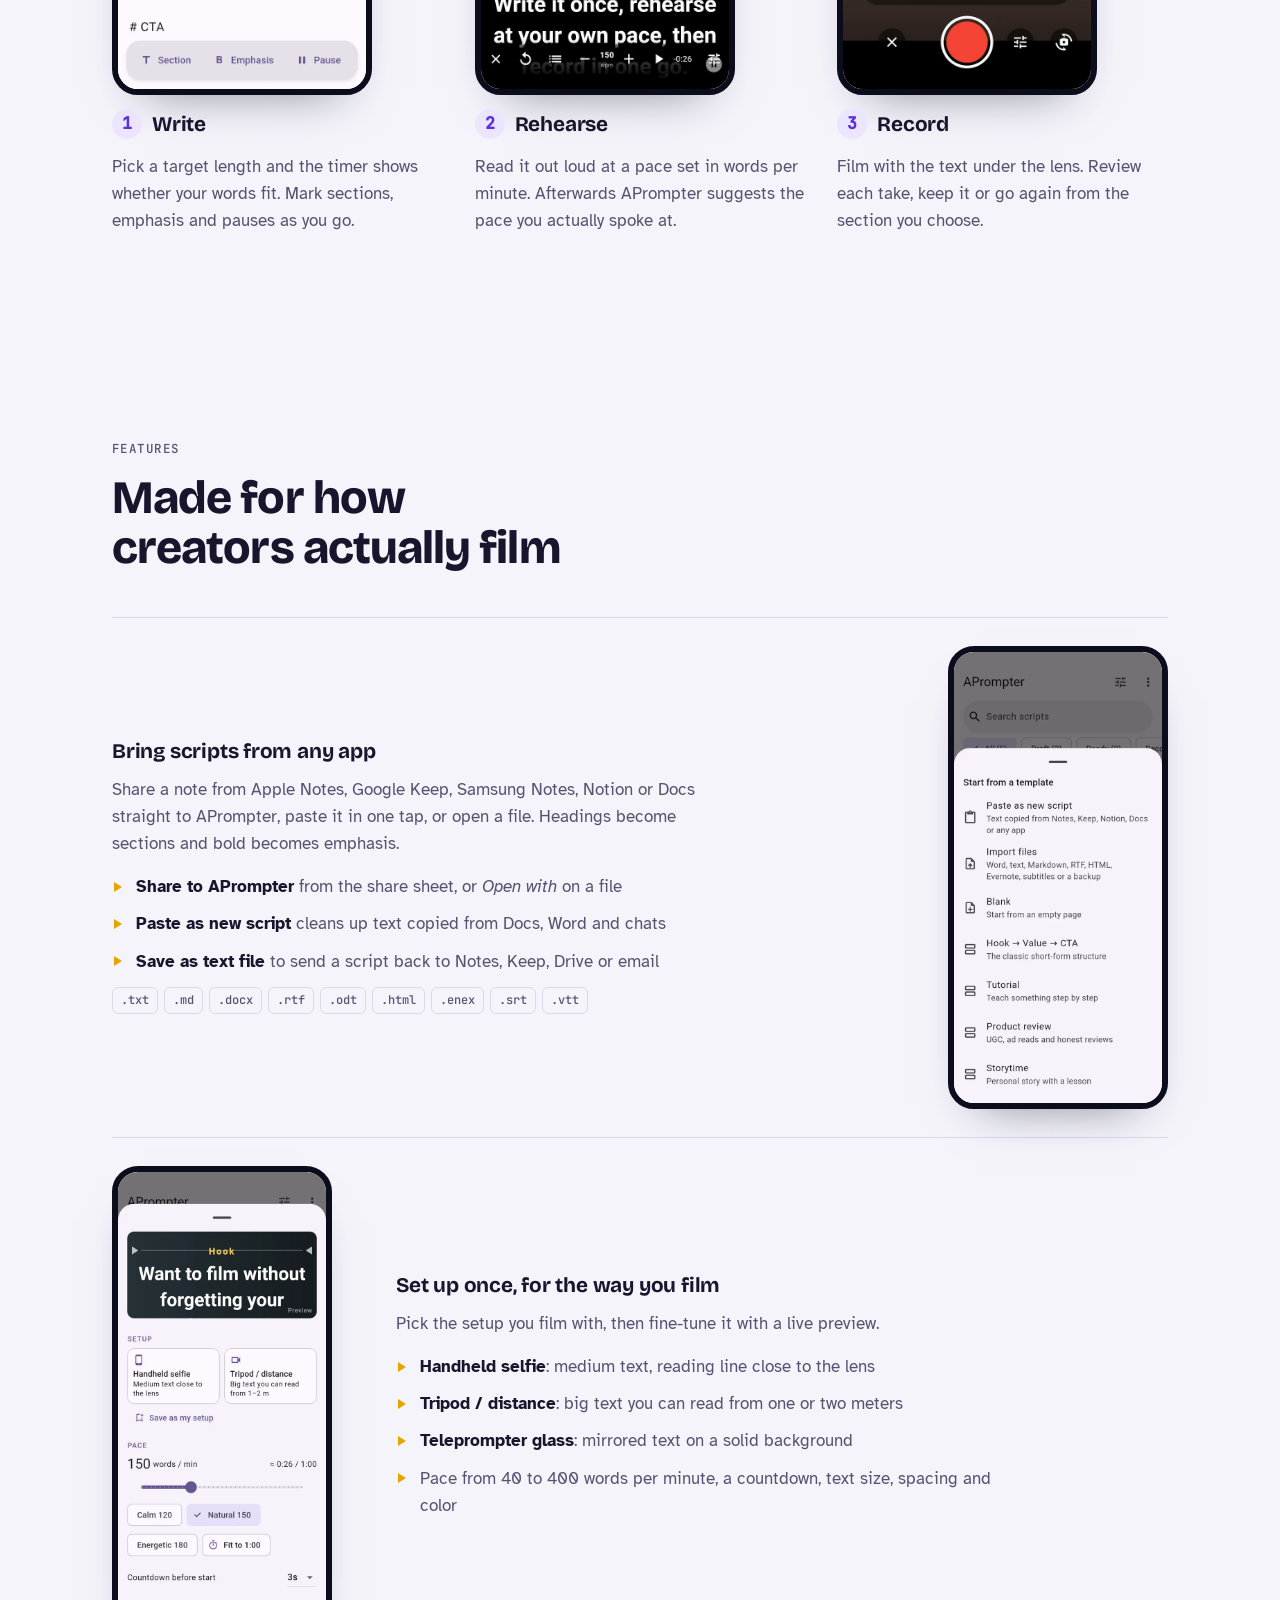
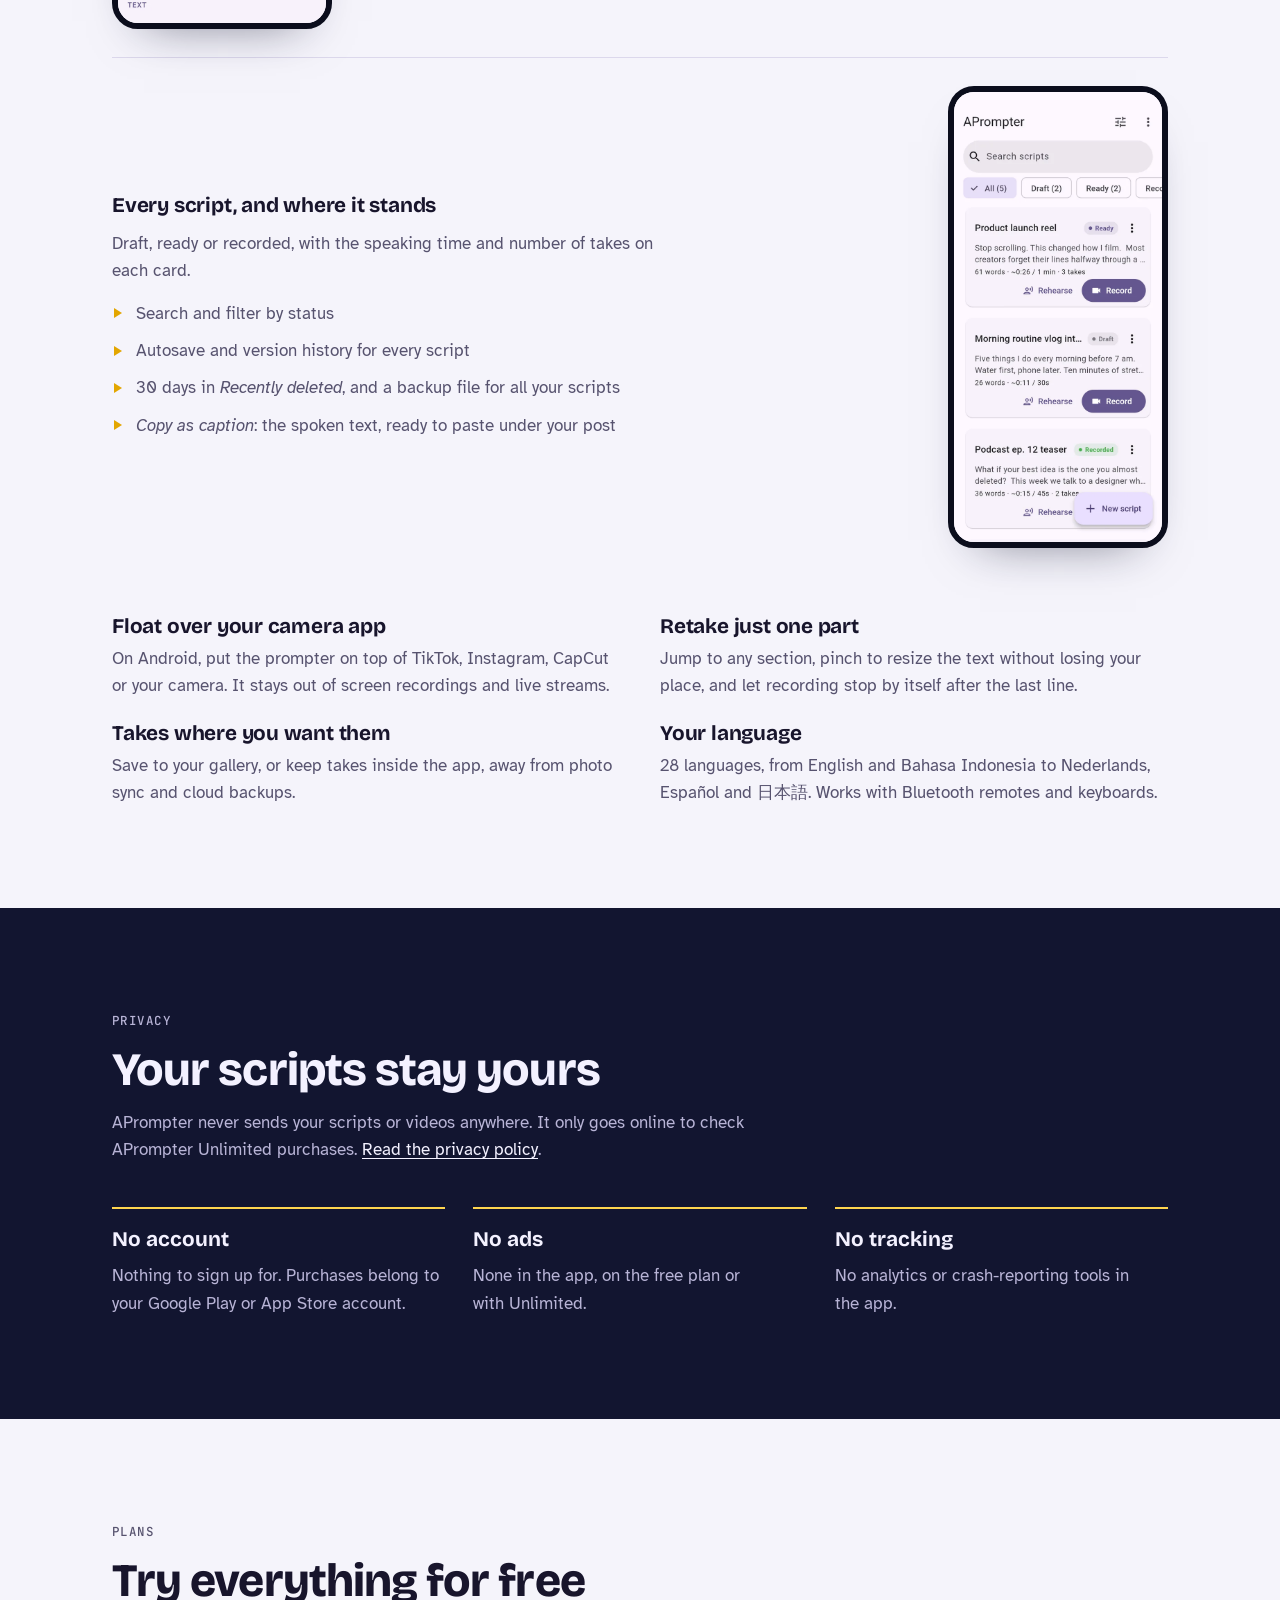
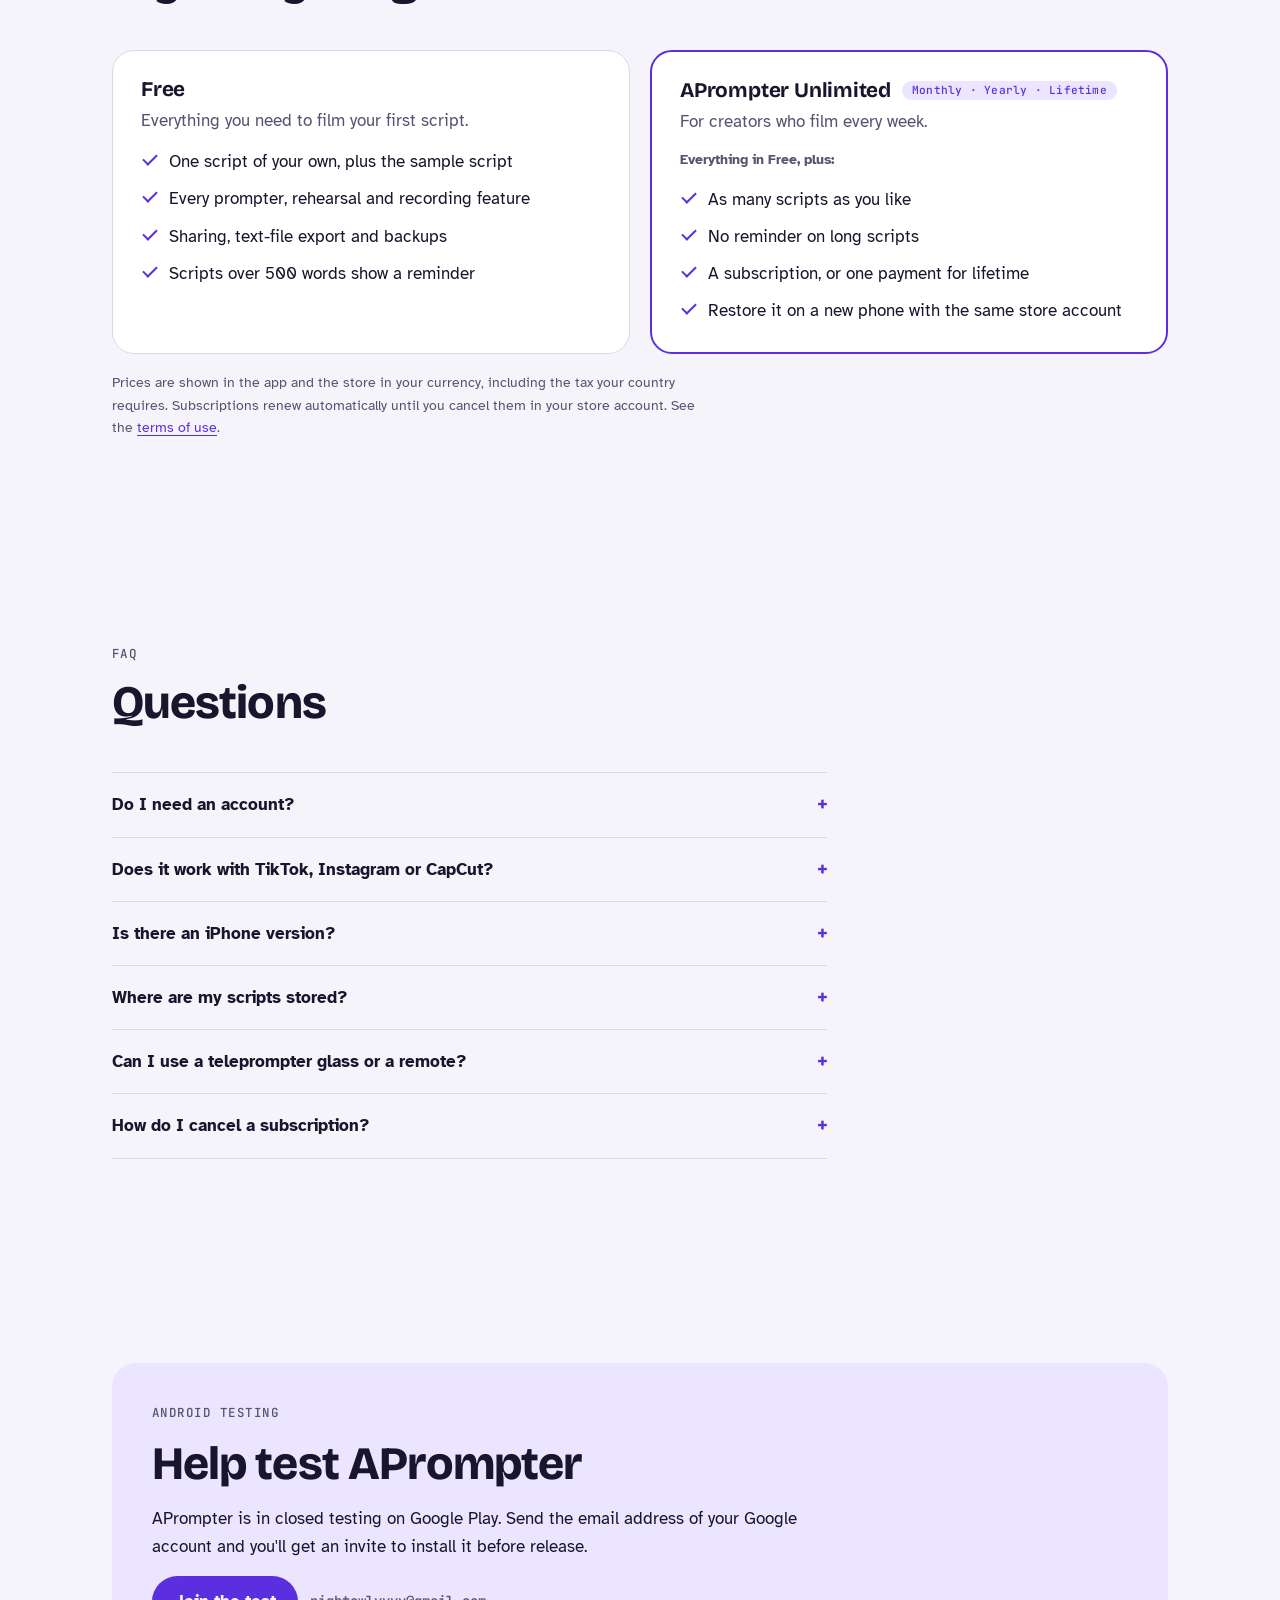
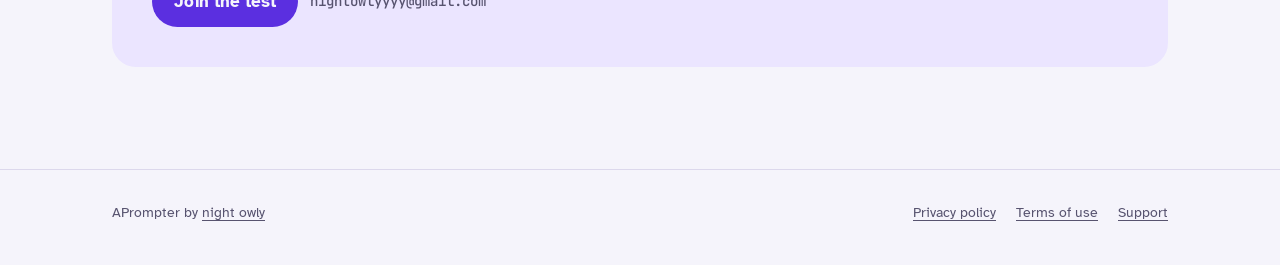
==== commit 2030a797: "Website: design from Mobbin references - APrompter hero: a status pill ("In testing on Android") and" ====
--- a/site/aprompter/index.html
+++ b/site/aprompter/index.html
@@ -273,6 +273,28 @@
     overflow: hidden;
   }
 
+  .pill {
+    justify-self: start;
+    display: inline-flex;
+    align-items: center;
+    gap: 8px;
+    padding: 5px 12px;
+    border-radius: 999px;
+    border: 1px solid var(--line);
+    background: var(--surface);
+    font-family: var(--font-mono);
+    font-size: 0.75rem;
+    letter-spacing: 0.04em;
+    color: var(--ink);
+  }
+  .pill .dot {
+    width: 8px;
+    height: 8px;
+    border-radius: 50%;
+    background: #2fb36d;
+    box-shadow: 0 0 0 3px rgb(47 179 109 / 0.2);
+  }
+
   /* Features: text rows beside a picture of the screen that does it. */
   .feature {
     display: grid;
@@ -288,6 +310,14 @@
     .feature {
       grid-template-columns: minmax(0, 1fr) 220px;
       gap: 64px;
+    }
+  }
+  @media (min-width: 820px) {
+    .feature.flip {
+      grid-template-columns: 220px minmax(0, 1fr);
+    }
+    .feature.flip picture {
+      order: -1;
     }
   }
   .feature-text {
@@ -424,13 +454,53 @@
   .plan.paid {
     border: 2px solid var(--violet);
   }
-  .plan ul {
+  .plan-head {
+    display: grid;
+    gap: 6px;
+  }
+  .plan-head p,
+  .plus {
+    color: var(--muted);
+  }
+  .plus {
+    font-weight: 700;
+    font-size: var(--step--1);
+  }
+  .chip {
+    display: inline-block;
+    margin-left: 6px;
+    padding: 3px 10px;
+    border-radius: 999px;
+    background: var(--violet-soft);
+    color: var(--violet);
+    font-family: var(--font-mono);
+    font-size: 0.7rem;
+    font-weight: 500;
+    letter-spacing: 0.02em;
+    vertical-align: 0.2em;
+    white-space: nowrap;
+  }
+  .checks {
+    list-style: none;
     margin: 0;
-    padding-left: 1.2em;
-    color: var(--muted);
-  }
-  .plan li + li {
-    margin-top: 6px;
+    padding: 0;
+    display: grid;
+    gap: 10px;
+  }
+  .checks li {
+    position: relative;
+    padding-left: 28px;
+  }
+  .checks li::before {
+    content: "";
+    position: absolute;
+    left: 2px;
+    top: 0.35em;
+    width: 14px;
+    height: 8px;
+    border-left: 2.5px solid var(--violet);
+    border-bottom: 2.5px solid var(--violet);
+    transform: rotate(-45deg);
   }
   .fine {
     margin-top: 18px;
@@ -485,7 +555,10 @@
   }
   .email {
     font-family: var(--font-mono);
+    font-size: var(--step--1);
+    color: var(--muted);
     word-break: break-all;
+    user-select: all;
   }
 </style>
 </head>
@@ -516,11 +589,12 @@
           <img src="img/icon-256.webp" alt="" width="56" height="56">
           <span>APrompter</span>
         </div>
+        <p class="pill"><span class="dot" aria-hidden="true"></span>In testing on Android</p>
         <h1>Read your script while you film.</h1>
         <p class="lede">The text scrolls right under the camera, so you say every line and keep eye contact. For Reels, TikTok, Shorts and YouTube.</p>
         <div class="actions">
-          <span class="store"><strong>Google Play</strong>In testing now</span>
-          <span class="store"><strong>App Store</strong>Coming later</span>
+          <a class="button primary" href="mailto:nightowlyyyy@gmail.com?subject=APrompter%20Android%20test&amp;body=My%20Google%20account%20email%3A%20">Join the Android test</a>
+          <a class="button secondary" href="mailto:nightowlyyyy@gmail.com?subject=Tell%20me%20when%20APrompter%20is%20on%20iPhone">Get notified for iPhone</a>
         </div>
         <p class="note">Free for one script, with every feature. No account, no ads, no tracking.</p>
       </div>
@@ -613,7 +687,7 @@
         </picture>
       </div>
 
-      <div class="feature">
+      <div class="feature flip">
         <div class="feature-text">
           <h3>Set up once, for the way you film</h3>
           <p>Pick the setup you film with, then fine-tune it with a live preview.</p>
@@ -691,18 +765,27 @@
       </div>
       <div class="plans">
         <div class="plan">
-          <h3>Free</h3>
-          <ul>
+          <div class="plan-head">
+            <h3>Free</h3>
+            <p>Everything you need to film your first script.</p>
+          </div>
+          <ul class="checks">
             <li>One script of your own, plus the sample script</li>
             <li>Every prompter, rehearsal and recording feature</li>
+            <li>Sharing, text-file export and backups</li>
             <li>Scripts over 500 words show a reminder</li>
           </ul>
         </div>
         <div class="plan paid">
-          <h3>APrompter Unlimited</h3>
-          <ul>
-            <li>As many scripts as you like, with no length reminder</li>
-            <li>Monthly or yearly subscription, or a one-time lifetime purchase</li>
+          <div class="plan-head">
+            <h3>APrompter Unlimited <span class="chip">Monthly · Yearly · Lifetime</span></h3>
+            <p>For creators who film every week.</p>
+          </div>
+          <p class="plus">Everything in Free, plus:</p>
+          <ul class="checks">
+            <li>As many scripts as you like</li>
+            <li>No reminder on long scripts</li>
+            <li>A subscription, or one payment for lifetime</li>
             <li>Restore it on a new phone with the same store account</li>
           </ul>
         </div>
@@ -751,8 +834,11 @@
       <div class="beta">
         <p class="kicker">Android testing</p>
         <h2 id="beta-title">Help test APrompter</h2>
-        <p>APrompter is in closed testing on Google Play. Email your Google account address and you'll get an invite to install it before release.</p>
-        <p><a class="email" href="mailto:nightowlyyyy@gmail.com?subject=APrompter%20testing">nightowlyyyy@gmail.com</a></p>
+        <p>APrompter is in closed testing on Google Play. Send the email address of your Google account and you'll get an invite to install it before release.</p>
+        <div class="actions">
+          <a class="button primary" href="mailto:nightowlyyyy@gmail.com?subject=APrompter%20Android%20test&amp;body=My%20Google%20account%20email%3A%20">Join the test</a>
+          <span class="email">nightowlyyyy@gmail.com</span>
+        </div>
       </div>
     </div>
   </section>
--- a/site/assets/site.css
+++ b/site/assets/site.css
@@ -300,7 +300,7 @@
   color: var(--muted);
 }
 
-/* Buttons and store states */
+/* Buttons */
 .actions {
   display: flex;
   flex-wrap: wrap;
@@ -329,21 +329,6 @@
 .button.primary:hover {
   filter: brightness(1.08);
 }
-.store {
-  display: inline-grid;
-  gap: 2px;
-  padding: 8px 16px;
-  min-height: 48px;
-  border-radius: 12px;
-  border: 1px dashed var(--line);
-  color: var(--muted);
-  font-size: var(--step--1);
-  line-height: 1.25;
-}
-.store strong {
-  color: var(--ink);
-  font-size: var(--step-0);
-}
 
 /* Footer */
 .site-footer {
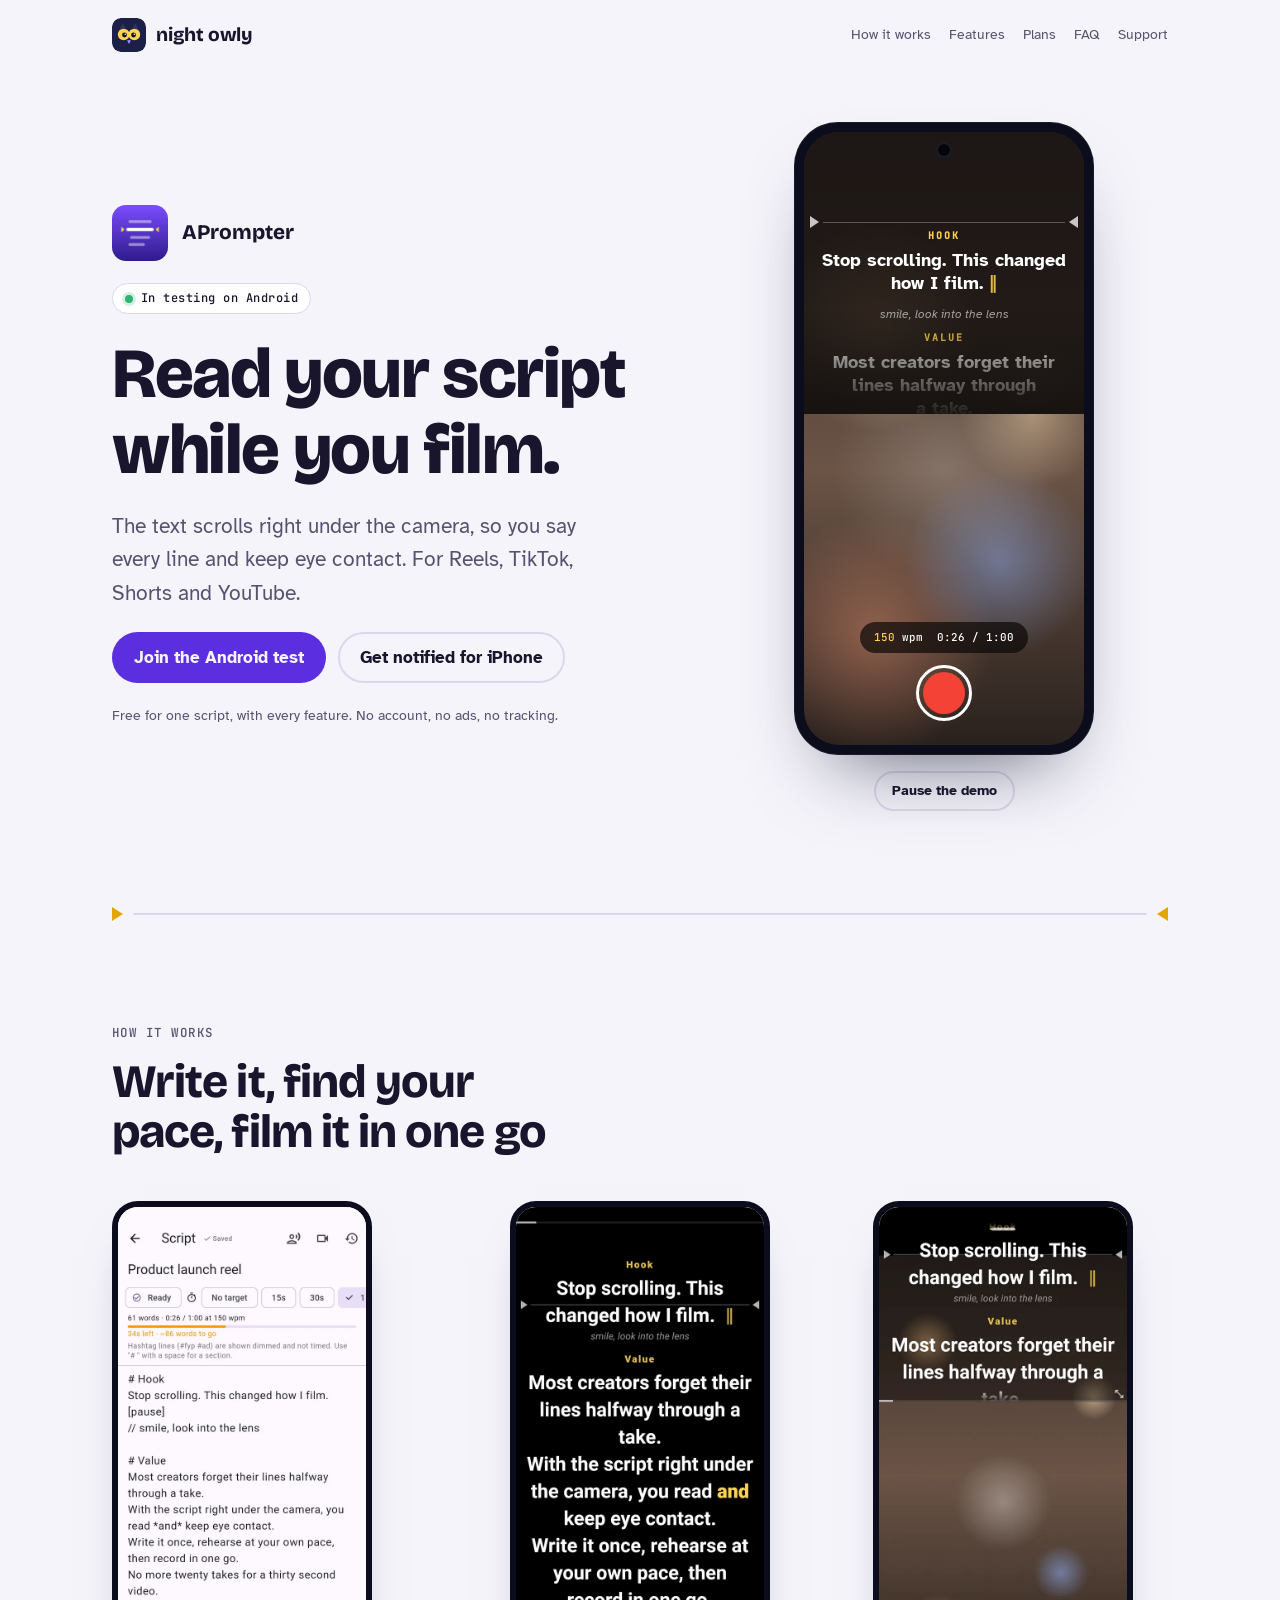
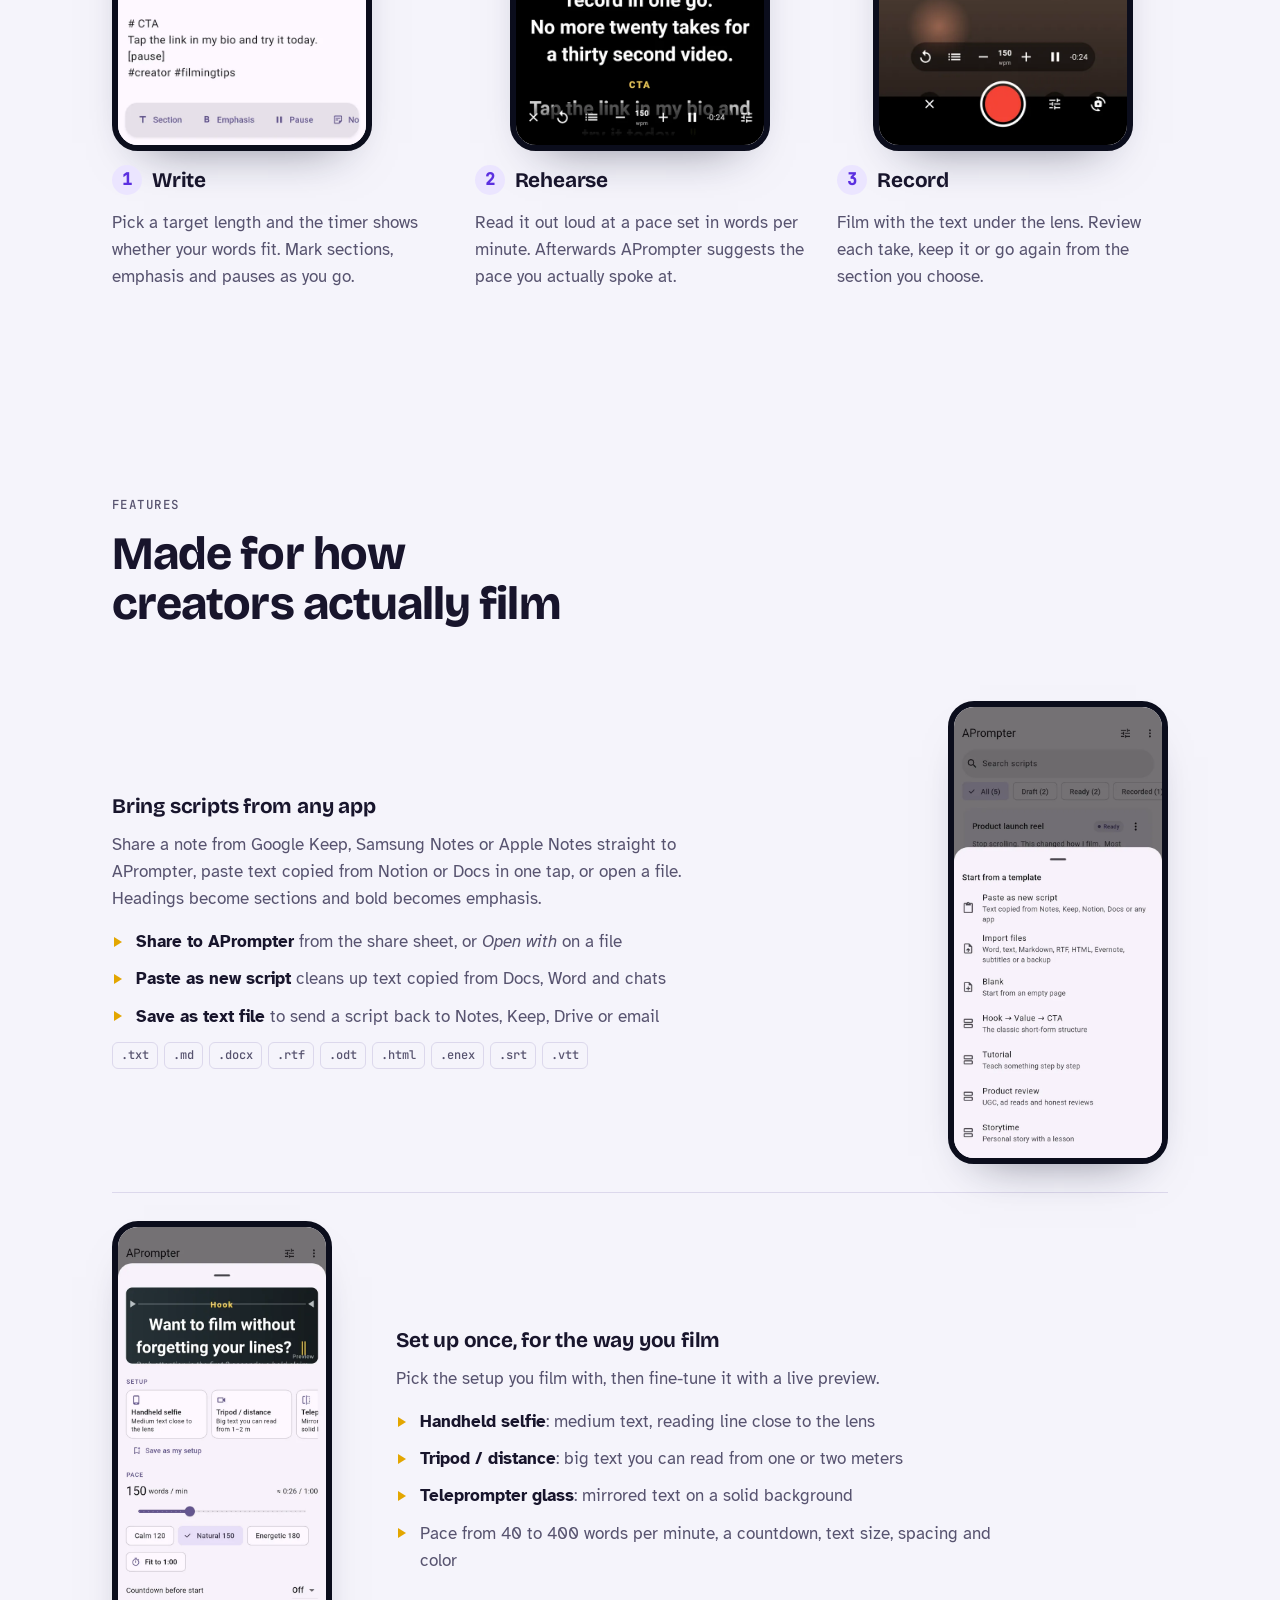
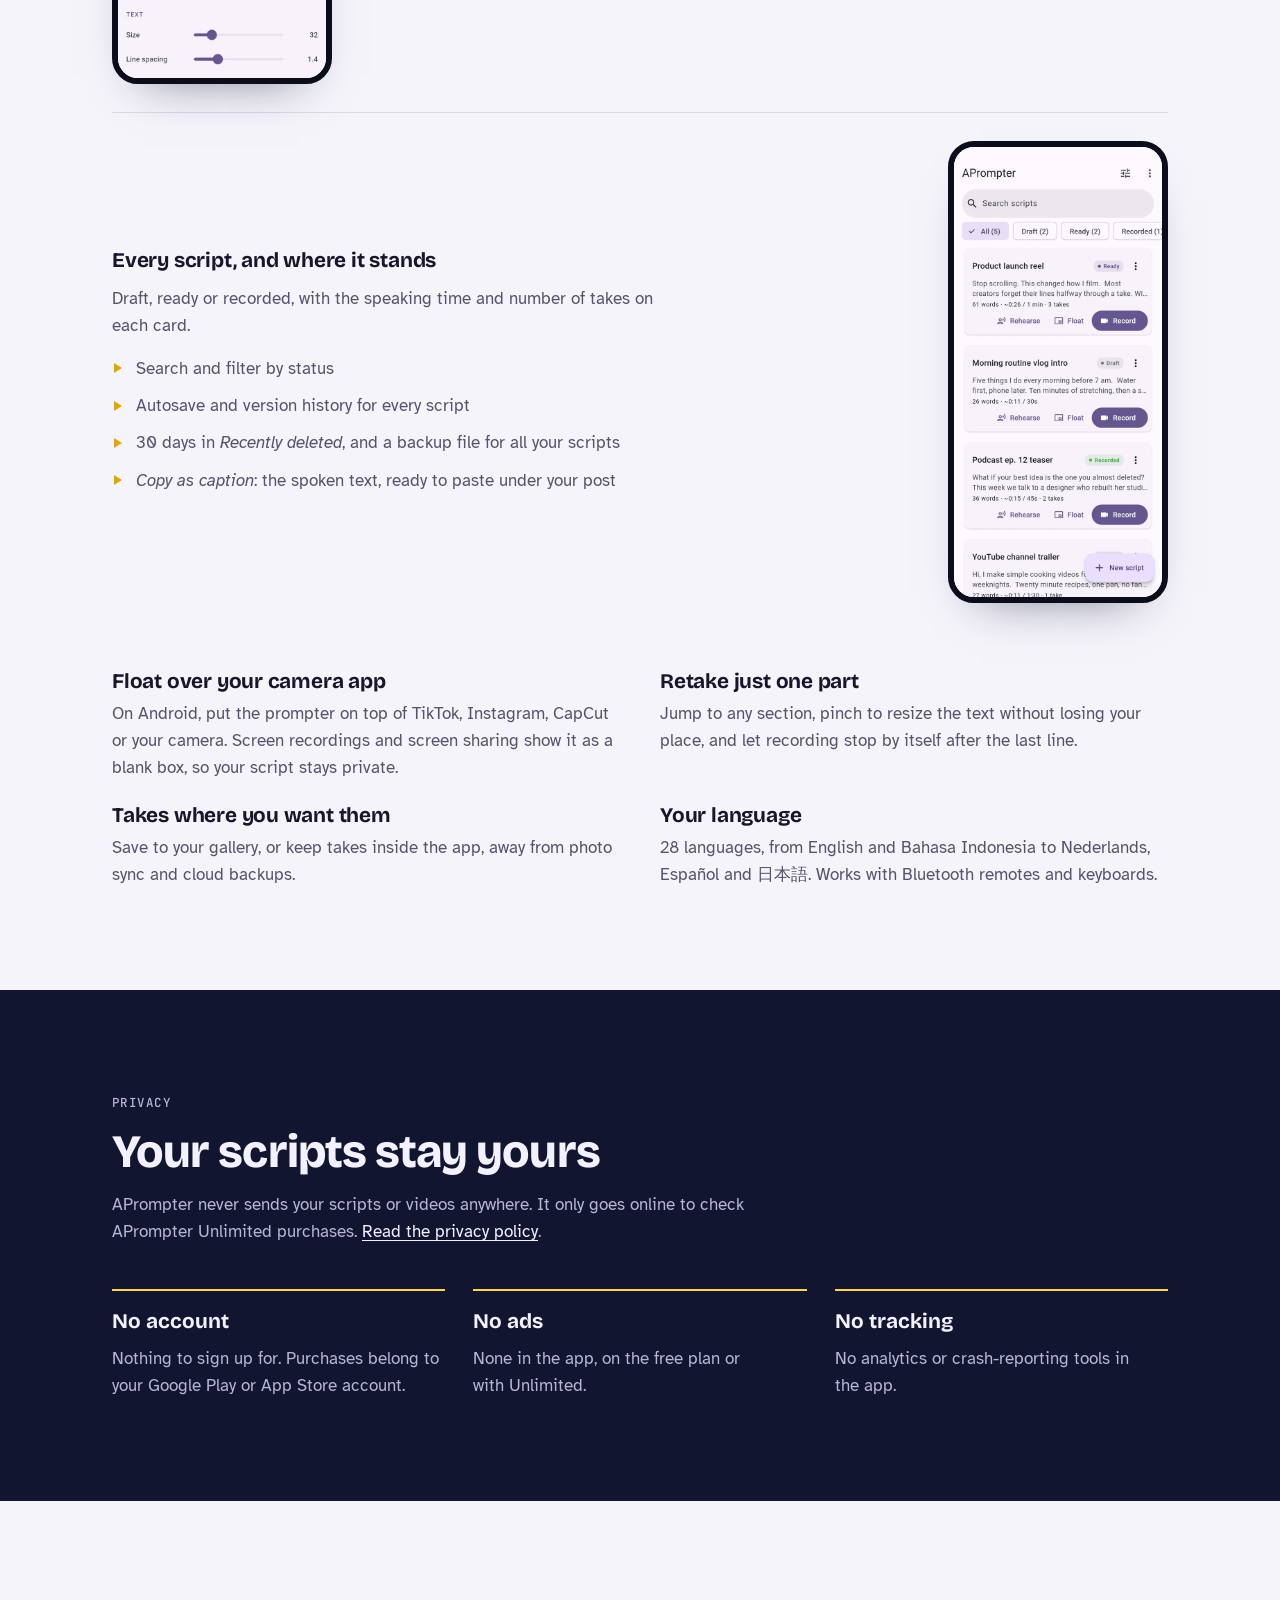
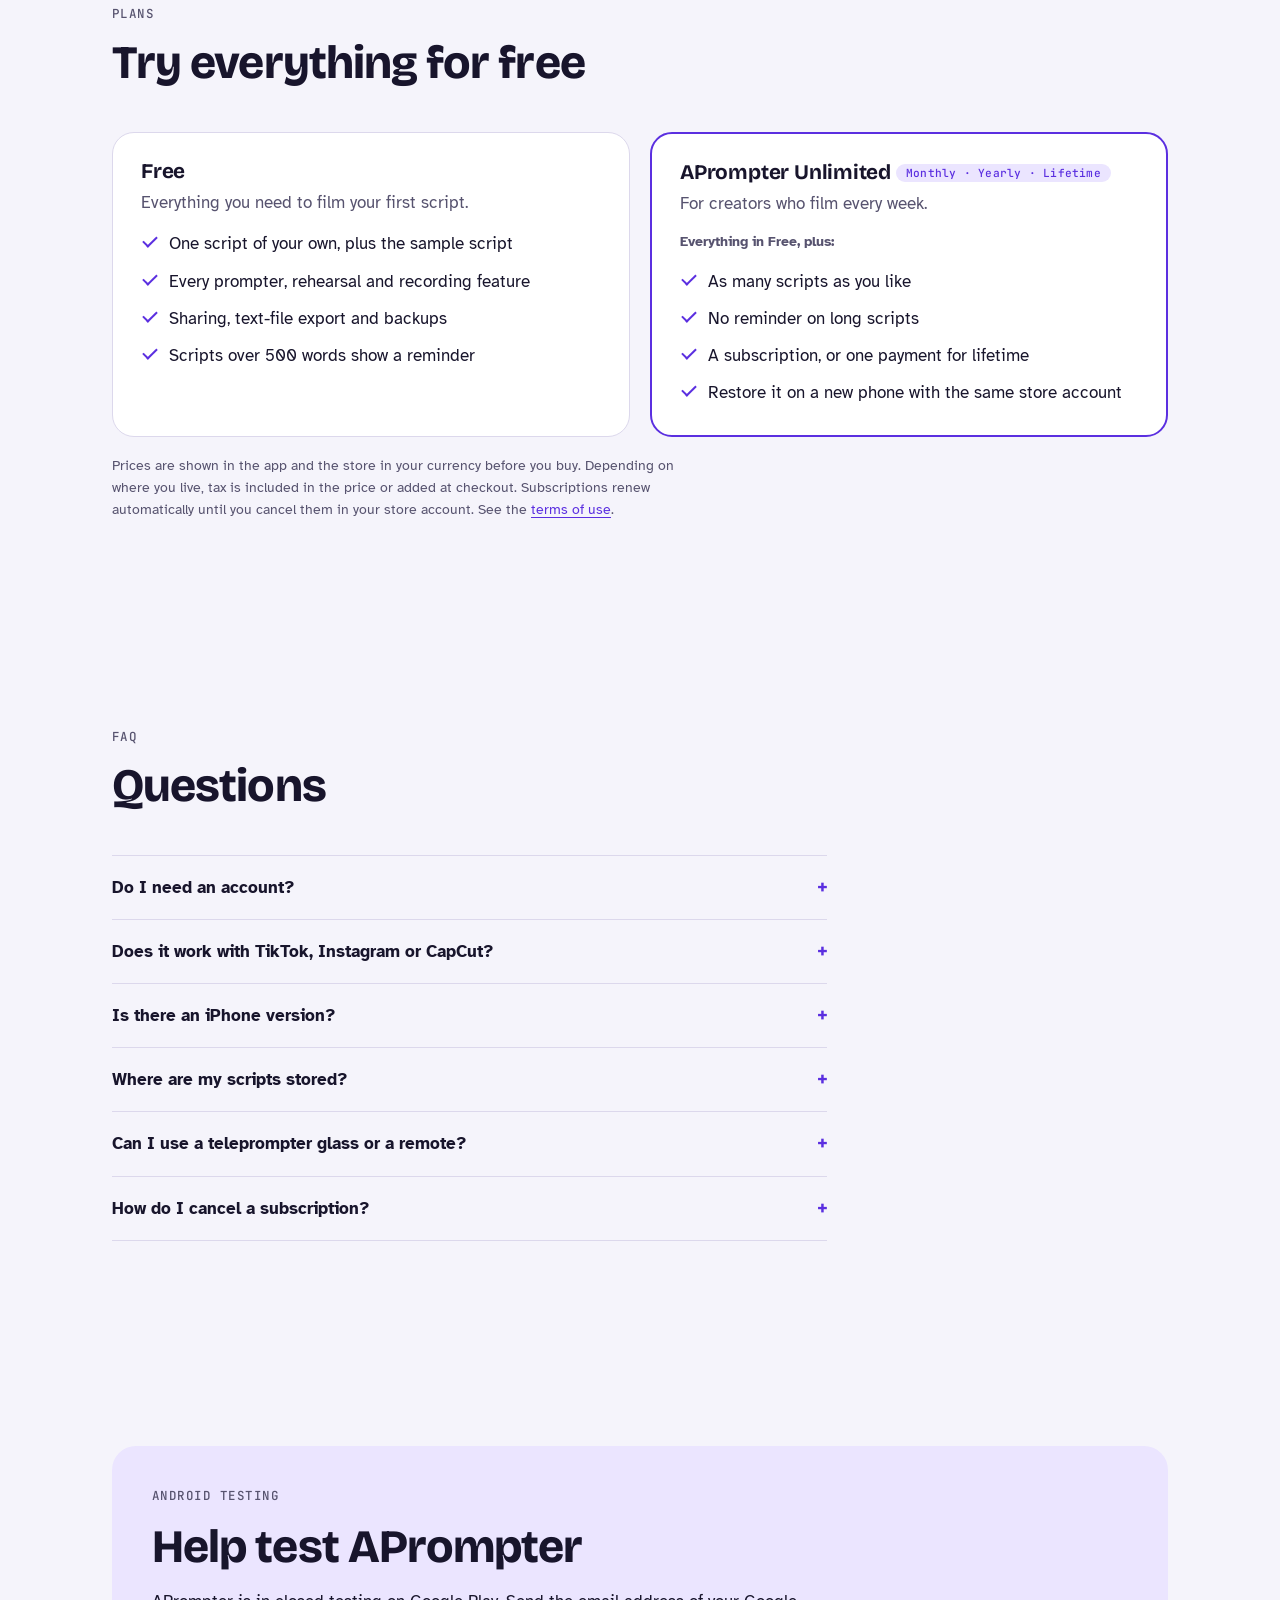
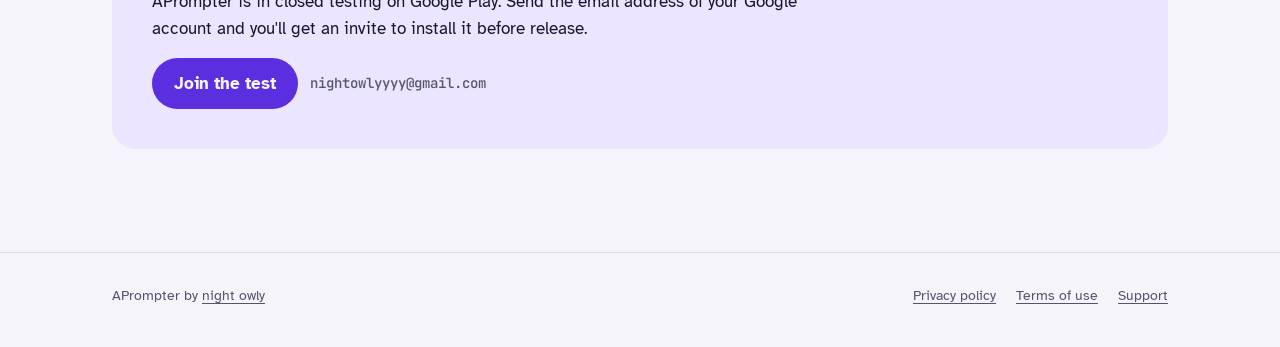
==== commit 13b810ca: "Website: fixes from the independent review Accuracy - Notion and Google Docs share a link, not the t" ====
--- a/site/aprompter/index.html
+++ b/site/aprompter/index.html
@@ -60,7 +60,6 @@
      shutter in the middle like the app. */
   .device {
     --w: min(300px, 78vw);
-    justify-self: center;
     width: var(--w);
     aspect-ratio: 9 / 19;
     border-radius: 44px;
@@ -143,11 +142,22 @@
     position: absolute;
     left: 0;
     right: 0;
-    top: 30%;
-    padding: 6px 18px 0;
+    top: calc(30% + 10px);
+    padding: 0 18px;
     text-align: center;
     color: #fff;
     animation: roll 24s linear infinite;
+  }
+  /* Two identical copies, each ending in the same gap, so moving the
+     track up by half its height lands exactly on the second copy. */
+  .copy {
+    padding-bottom: 14px;
+  }
+  .copy > :first-child {
+    margin-top: 0;
+  }
+  .copy > :last-child {
+    margin-bottom: 0;
   }
   @keyframes roll {
     from { transform: translateY(0); }
@@ -219,8 +229,26 @@
     border-radius: 50%;
     background: #f44336;
   }
+  .device-wrap {
+    justify-self: center;
+    display: grid;
+    justify-items: center;
+    gap: 16px;
+  }
+  .motion-toggle {
+    min-height: 40px;
+    padding: 6px 16px;
+    font-size: var(--step--1);
+    background: transparent;
+    font-family: inherit;
+    cursor: pointer;
+  }
+  .hero:has(.motion-toggle[aria-pressed="true"]) .track {
+    animation-play-state: paused;
+  }
   @media (prefers-reduced-motion: reduce) {
     .track { animation: none; }
+    .motion-toggle { display: none; }
   }
 
   /* How it works: a real sequence, so it is numbered. */
@@ -246,7 +274,8 @@
     min-width: 0;
   }
   .steps .shot {
-    max-width: 260px;
+    max-width: min(260px, 100%);
+    justify-self: center;
   }
   .steps h3::before {
     content: counter(step);
@@ -303,7 +332,7 @@
     padding-block: 28px;
     border-top: 1px solid var(--line);
   }
-  .feature:first-of-type {
+  .section-head + .feature {
     border-top: 0;
   }
   @media (min-width: 820px) {
@@ -360,13 +389,16 @@
     color: var(--ink);
   }
   .formats {
+    list-style: none;
+    margin: 0;
+    padding: 0;
     display: flex;
     flex-wrap: wrap;
     gap: 6px;
     font-family: var(--font-mono);
     font-size: 0.75rem;
   }
-  .formats span {
+  .formats li {
     padding: 3px 8px;
     border-radius: 6px;
     border: 1px solid var(--line);
@@ -384,6 +416,7 @@
     }
   }
   .more-grid div {
+    align-content: start;
     display: grid;
     gap: 6px;
     min-width: 0;
@@ -421,6 +454,7 @@
     }
   }
   .promises li {
+    align-content: start;
     display: grid;
     gap: 6px;
     padding-top: 14px;
@@ -436,6 +470,7 @@
   .plans {
     display: grid;
     gap: 20px;
+    grid-template-columns: minmax(0, 1fr);
   }
   @media (min-width: 760px) {
     .plans {
@@ -468,7 +503,6 @@
   }
   .chip {
     display: inline-block;
-    margin-left: 6px;
     padding: 3px 10px;
     border-radius: 999px;
     background: var(--violet-soft);
@@ -478,7 +512,7 @@
     font-weight: 500;
     letter-spacing: 0.02em;
     vertical-align: 0.2em;
-    white-space: nowrap;
+    white-space: normal;
   }
   .checks {
     list-style: none;
@@ -532,11 +566,13 @@
   }
   .faq summary::after {
     content: "+";
+    content: "+" / "";
     font-family: var(--font-mono);
     color: var(--violet);
   }
   .faq details[open] summary::after {
     content: "–";
+    content: "–" / "";
   }
   .faq details p {
     padding-bottom: 16px;
@@ -599,33 +635,40 @@
         <p class="note">Free for one script, with every feature. No account, no ads, no tracking.</p>
       </div>
 
+      <div class="device-wrap">
       <div class="device" role="img" aria-label="The APrompter Record screen: the script scrolls under the camera, with the reading line near the lens, the pace at 150 words per minute and the record button in the middle.">
         <div class="screen">
           <span class="lens"></span>
           <div class="prompter">
             <div class="readline"><i></i></div>
             <div class="track" aria-hidden="true">
-              <p class="sec">Hook</p>
-              <p>Stop scrolling. This changed how I film. <span class="beat">‖</span></p>
-              <p class="memo">smile, look into the lens</p>
-              <p class="sec">Value</p>
-              <p>Most creators forget their lines halfway through a take.</p>
-              <p>With the script right under the camera, you read <em>and</em> keep eye contact.</p>
-              <p class="sec">CTA</p>
-              <p>Tap the link in my bio and try it today. <span class="beat">‖</span></p>
-              <p class="sec">Hook</p>
-              <p>Stop scrolling. This changed how I film. <span class="beat">‖</span></p>
-              <p class="memo">smile, look into the lens</p>
-              <p class="sec">Value</p>
-              <p>Most creators forget their lines halfway through a take.</p>
-              <p>With the script right under the camera, you read <em>and</em> keep eye contact.</p>
-              <p class="sec">CTA</p>
-              <p>Tap the link in my bio and try it today. <span class="beat">‖</span></p>
+              <div class="copy">
+                <p class="sec">Hook</p>
+                <p>Stop scrolling. This changed how I film. <span class="beat">‖</span></p>
+                <p class="memo">smile, look into the lens</p>
+                <p class="sec">Value</p>
+                <p>Most creators forget their lines halfway through a take.</p>
+                <p>With the script right under the camera, you read <em>and</em> keep eye contact.</p>
+                <p class="sec">CTA</p>
+                <p>Tap the link in my bio and try it today. <span class="beat">‖</span></p>
+              </div>
+              <div class="copy">
+                <p class="sec">Hook</p>
+                <p>Stop scrolling. This changed how I film. <span class="beat">‖</span></p>
+                <p class="memo">smile, look into the lens</p>
+                <p class="sec">Value</p>
+                <p>Most creators forget their lines halfway through a take.</p>
+                <p>With the script right under the camera, you read <em>and</em> keep eye contact.</p>
+                <p class="sec">CTA</p>
+                <p>Tap the link in my bio and try it today. <span class="beat">‖</span></p>
+              </div>
             </div>
           </div>
           <div class="hud" aria-hidden="true"><span><b>150</b> wpm</span><span>0:26 / 1:00</span></div>
           <span class="shutter" aria-hidden="true"></span>
         </div>
+      </div>
+      <button class="button secondary motion-toggle" type="button" aria-pressed="false">Pause the demo</button>
       </div>
     </div>
   </section>
@@ -638,7 +681,7 @@
         <p class="kicker">How it works</p>
         <h2 id="how-title">Write it, find your pace, film it in one go</h2>
       </div>
-      <ol class="steps">
+      <ol class="steps" role="list">
         <li>
           <picture>
             <source srcset="img/editor-dark.webp" media="(prefers-color-scheme: dark)">
@@ -671,15 +714,15 @@
       <div class="feature">
         <div class="feature-text">
           <h3>Bring scripts from any app</h3>
-          <p>Share a note from Apple Notes, Google Keep, Samsung Notes, Notion or Docs straight to APrompter, paste it in one tap, or open a file. Headings become sections and bold becomes emphasis.</p>
-          <ul class="ticks">
+          <p>Share a note from Google Keep, Samsung Notes or Apple Notes straight to APrompter, paste text copied from Notion or Docs in one tap, or open a file. Headings become sections and bold becomes emphasis.</p>
+          <ul class="ticks" role="list">
             <li><strong>Share to APrompter</strong> from the share sheet, or <em>Open with</em> on a file</li>
             <li><strong>Paste as new script</strong> cleans up text copied from Docs, Word and chats</li>
             <li><strong>Save as text file</strong> to send a script back to Notes, Keep, Drive or email</li>
           </ul>
-          <div class="formats" aria-label="File types">
-            <span>.txt</span><span>.md</span><span>.docx</span><span>.rtf</span><span>.odt</span><span>.html</span><span>.enex</span><span>.srt</span><span>.vtt</span>
-          </div>
+          <ul class="formats" role="list" aria-label="File types APrompter opens">
+            <li>.txt</li><li>.md</li><li>.docx</li><li>.rtf</li><li>.odt</li><li>.html</li><li>.enex</li><li>.srt</li><li>.vtt</li>
+          </ul>
         </div>
         <picture>
           <source srcset="img/import-dark.webp" media="(prefers-color-scheme: dark)">
@@ -691,7 +734,7 @@
         <div class="feature-text">
           <h3>Set up once, for the way you film</h3>
           <p>Pick the setup you film with, then fine-tune it with a live preview.</p>
-          <ul class="ticks">
+          <ul class="ticks" role="list">
             <li><strong>Handheld selfie</strong>: medium text, reading line close to the lens</li>
             <li><strong>Tripod / distance</strong>: big text you can read from one or two meters</li>
             <li><strong>Teleprompter glass</strong>: mirrored text on a solid background</li>
@@ -708,7 +751,7 @@
         <div class="feature-text">
           <h3>Every script, and where it stands</h3>
           <p>Draft, ready or recorded, with the speaking time and number of takes on each card.</p>
-          <ul class="ticks">
+          <ul class="ticks" role="list">
             <li>Search and filter by status</li>
             <li>Autosave and version history for every script</li>
             <li>30 days in <em>Recently deleted</em>, and a backup file for all your scripts</li>
@@ -724,7 +767,7 @@
       <div class="more-grid">
         <div>
           <h3>Float over your camera app</h3>
-          <p>On Android, put the prompter on top of TikTok, Instagram, CapCut or your camera. It stays out of screen recordings and live streams.</p>
+          <p>On Android, put the prompter on top of TikTok, Instagram, CapCut or your camera. Screen recordings and screen sharing show it as a blank box, so your script stays private.</p>
         </div>
         <div>
           <h3>Retake just one part</h3>
@@ -736,7 +779,7 @@
         </div>
         <div>
           <h3>Your language</h3>
-          <p>28 languages, from English and Bahasa Indonesia to Nederlands, Español and 日本語. Works with Bluetooth remotes and keyboards.</p>
+          <p>28 languages, from English and <span lang="id">Bahasa Indonesia</span> to <span lang="nl">Nederlands</span>, <span lang="es">Español</span> and <span lang="ja">日本語</span>. Works with Bluetooth remotes and keyboards.</p>
         </div>
       </div>
     </div>
@@ -749,7 +792,7 @@
         <h2 id="privacy-title">Your scripts stay yours</h2>
         <p>APrompter never sends your scripts or videos anywhere. It only goes online to check APrompter Unlimited purchases. <a href="privacy/">Read the privacy policy</a>.</p>
       </div>
-      <ul class="promises">
+      <ul class="promises" role="list">
         <li><strong>No account</strong><p>Nothing to sign up for. Purchases belong to your Google Play or App Store account.</p></li>
         <li><strong>No ads</strong><p>None in the app, on the free plan or with Unlimited.</p></li>
         <li><strong>No tracking</strong><p>No analytics or crash-reporting tools in the app.</p></li>
@@ -769,7 +812,7 @@
             <h3>Free</h3>
             <p>Everything you need to film your first script.</p>
           </div>
-          <ul class="checks">
+          <ul class="checks" role="list">
             <li>One script of your own, plus the sample script</li>
             <li>Every prompter, rehearsal and recording feature</li>
             <li>Sharing, text-file export and backups</li>
@@ -782,7 +825,7 @@
             <p>For creators who film every week.</p>
           </div>
           <p class="plus">Everything in Free, plus:</p>
-          <ul class="checks">
+          <ul class="checks" role="list">
             <li>As many scripts as you like</li>
             <li>No reminder on long scripts</li>
             <li>A subscription, or one payment for lifetime</li>
@@ -790,7 +833,7 @@
           </ul>
         </div>
       </div>
-      <p class="fine">Prices are shown in the app and the store in your currency, including the tax your country requires. Subscriptions renew automatically until you cancel them in your store account. See the <a href="terms/">terms of use</a>.</p>
+      <p class="fine">Prices are shown in the app and the store in your currency before you buy. Depending on where you live, tax is included in the price or added at checkout. Subscriptions renew automatically until you cancel them in your store account. See the <a href="terms/">terms of use</a>.</p>
     </div>
   </section>
 
@@ -807,7 +850,7 @@
         </details>
         <details>
           <summary>Does it work with TikTok, Instagram or CapCut?</summary>
-          <p>On Android, yes: <em>Float</em> puts the prompter on top of any camera app. On both Android and iPhone you can also film in APrompter itself with <em>Record</em> and post the video anywhere.</p>
+          <p>On most Android phones, yes: <em>Float</em> puts the prompter on top of your camera app. (Android Go and other low-memory phones can't float apps; there you film with <em>Record</em>.) On both Android and iPhone you can also film in APrompter itself with <em>Record</em> and post the video anywhere.</p>
         </details>
         <details>
           <summary>Is there an iPhone version?</summary>
@@ -854,5 +897,14 @@
     </nav>
   </div>
 </footer>
+<script>
+  // Pause or resume the moving prompter demo.
+  const toggle = document.querySelector('.motion-toggle');
+  toggle.addEventListener('click', () => {
+    const paused = toggle.getAttribute('aria-pressed') !== 'true';
+    toggle.setAttribute('aria-pressed', String(paused));
+    toggle.textContent = paused ? 'Play the demo' : 'Pause the demo';
+  });
+</script>
 </body>
 </html>
--- a/site/assets/site.css
+++ b/site/assets/site.css
@@ -145,6 +145,11 @@
   outline-offset: 3px;
   border-radius: 4px;
 }
+/* Night bands stay dark in both themes: use the moon color for focus. */
+.night,
+.contact {
+  --focus: #ffd54f;
+}
 
 h1,
 h2,
@@ -253,9 +258,19 @@
   text-decoration: none;
   padding-block: 6px;
 }
-.nav a:hover,
+.nav a:hover {
+  color: var(--ink);
+}
 .nav a[aria-current="page"] {
   color: var(--ink);
+  text-decoration: underline;
+  text-decoration-thickness: 2px;
+  text-underline-offset: 6px;
+}
+@media (max-width: 379px) {
+  .nav {
+    gap: 4px 10px;
+  }
 }
 
 /* The reading line: ▶ ─────── ◀, the prompter's guide. */
@@ -381,7 +396,7 @@
 .doc li + li {
   margin-top: 0.5em;
 }
-.doc em:first-child:only-child {
+.doc h1 + p > em {
   color: var(--muted);
 }
 .table-scroll {
